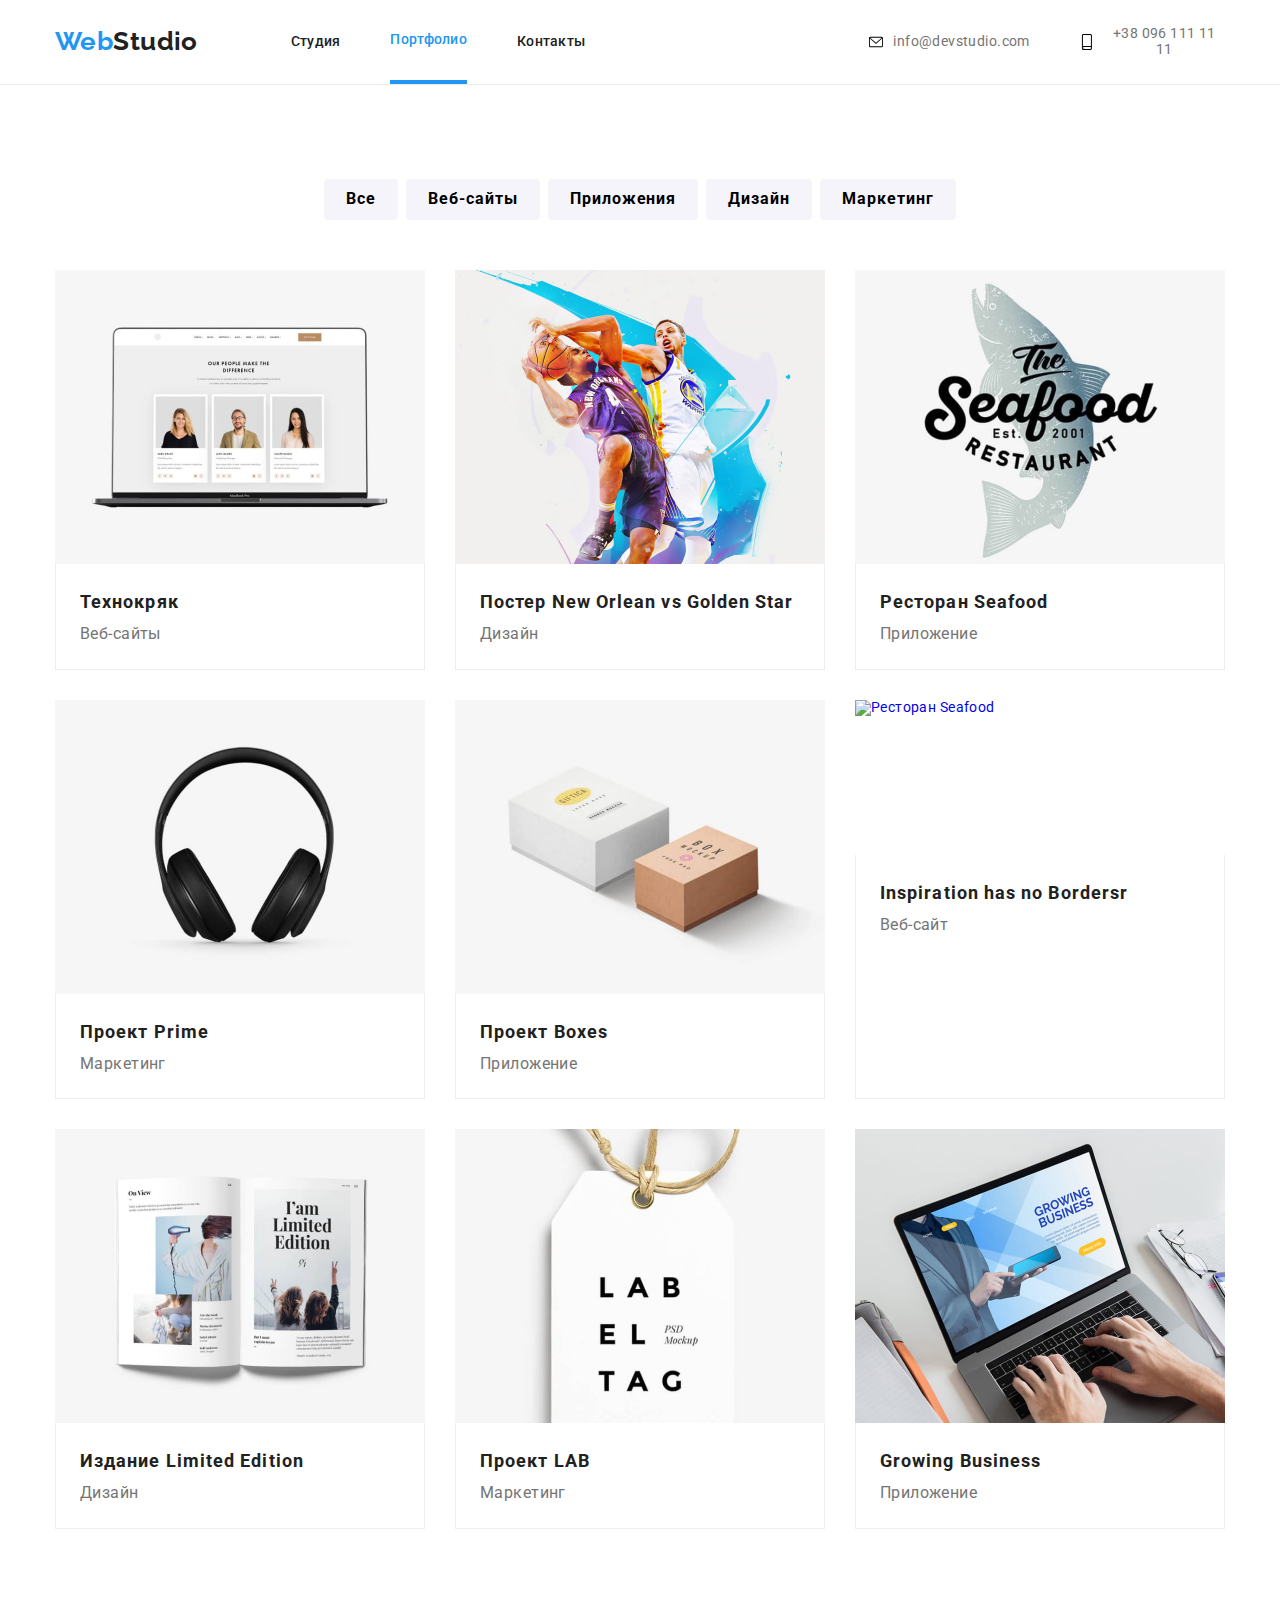
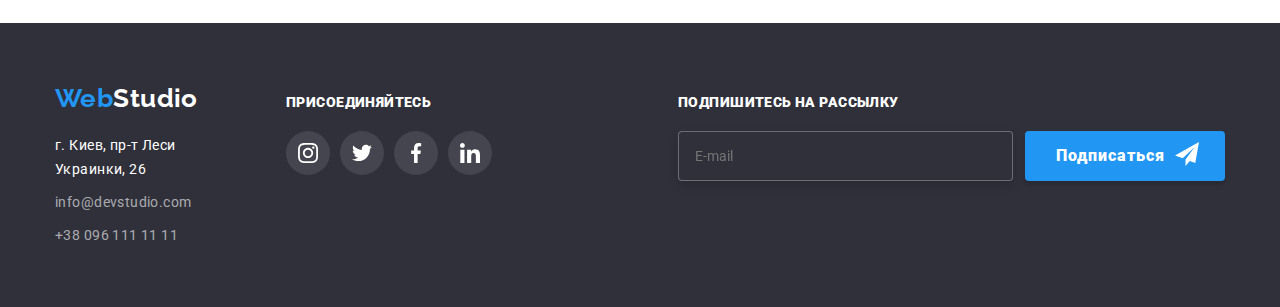
==== portfolio.html @ c6d3ffaf "." ====
<!DOCTYPE html>
<html lang="en">
  <head>
    <meta charset="UTF-8" />
    <meta http-equiv="X-UA-Compatible" content="IE=edge" />
    <meta name="viewport" content="width=device-width, initial-scale=1.0" />
    <title>Домашня робота 7</title>
    <link
      href="https://fonts.googleapis.com/css2?family=Raleway:wght@700&family=Roboto:wght@400;500;700;900&display=swap"
      rel="stylesheet"
    />
    <link
      rel="stylesheet"
      href="https://cdnjs.cloudflare.com/ajax/libs/modern-normalize/1.1.0/modern-normalize.min.css"
    />
    <link rel="stylesheet" href="./css/main.min.css" />
  </head>

  <body>
    <header class="page-header header">
      <div class="container container--header flex">
          <a href="#" class="nav__logo"><span class="logo-style">Web</span>Studio</a>
          <button type="button" class="menu__button" aria-expanded="false" aria-controls="nav-menu" data-menu-button>
            <svg  class="menu-icon menu-icon" width="24" height="24px" aria-label="Переключатель мобильного меню"> 
              <use class="menu__icon-menu" href="./images/icon.svg#icon-menu"></use>
              <use class="menu__icon-cross" href="./images/icon.svg#icon-close"></use>
            </svg>
          </button>
          <nav class="nav">
            <div class="nav-menu"id="nav-menu" data-menu>
              <ul class="site-nav">
                <li class="site-nav__item">
                  <a href="index.html" class="site-nav__link ">Студия</a>
                    </li>
                    <li class="site-nav__item"> 
                        <a href="#" class="site-nav__link site-nav__link--current">Портфолио</a>
                    </li>
                    <li class="site-nav__item">
                        <a href="#" class="site-nav__link">Контакты</a>
                    </li>
                    </ul>


                <ul class="auth-nav">
                    <li class="auth-nav__item">
                        <a href="mailto:info@devstudio.com" class="auth-nav__link">
                            <svg class="auth-nav__icon" width="16" height="12px"> 
                    <use href="./images/icon.svg#icon-email"></use>
                  </svg> info@devstudio.com
                        </a>
                    </li>
                    <li class="auth-nav__item">
                        <a href="tel:+380961111111" class="auth-nav__link auth-nav__link--color">
                            <svg class="auth-nav__icon" width="10" height="16px"> 
                    <use href="./images/icon.svg#icon-phone"></use>
                  </svg> +38 096 111 11 11
                        </a>
                    </li>
                </ul>
                <ul class="media">
                  <li class="media__item"><a href="#" class="media__link">Instagram</a></li>
                  <li class="media__item"><a href="#" class="media__link">Twitter</a></li>
                  <li class="media__item"><a href="#" class="media__link">Facebook</a></li>
                  <li class="media__item"><a href="#" class="media__link">Linkedin</a></li>
                </ul>
          </nav>
        </div>
    </header>

    <main>
      <section class="section">
        <div class="container">
          <h1 class="section__title hidden">Портфолио</h1>

          <ul class="filter-nav">
            <li class="filter-nav__item">
              <button type="button" class="button button--secondary">Все</button>
            </li>
            <li class="filter-nav__item">
              <button type="button" class="button button--secondary">Веб-сайты</button>
            </li>
            <li class="filter-nav__item">
              <button type="button" class="button button--secondary">Приложения</button>
            </li>
            <li class="filter-nav__item">
              <button type="button" class="button button--secondary">Дизайн</button>
            </li>
            <li class="filter-nav__item">
              <button type="button" class="button button--secondary">Маркетинг</button>
            </li>
          </ul>

          <ul class="cardset">
            <li class="cardset__item">
              <a href="#" class=cardset__link>
                <div class="cardset__overlay">
                  <img
                  srcset="./images/portfolio/portfolio1@1x.jpg 370w,
                          ./images/portfolio/portfolio1@2x.jpg 740w"
                  src="./images/portfolio/portfolio1@1x.jpg"
                  alt="Технокряк"
                  class="cardset__img"
                />
                <div class="cardset__info">
                  <p>Технокряк это современная площадка распространения коронавируса. 
                    Компании используют эту платформу для цифрового шпионажа и атак на 
                    защищённые сервера конкурентов.</p>
                </div>
                </div>
              <div class="cardset__description">
                <h2 class="cardset__title">Технокряк</h2>
                <p class="cardset__text">Веб-сайты</p>
              </div> </a>
            </li>

            <li class="cardset__item">
              <a href="#" class=cardset__link>
                <div class="cardset__overlay">
                  <img
                  srcset="./images/portfolio/portfolio2@1x.jpg 370w,
                          ./images/portfolio/portfolio2@2x.jpg 740w"
                  src="./images/portfolio/portfolio2@1x.jpg"
                  alt="Постер New Orlean vs Golden Star"
                  class="cardset__img"
                />
                <div class="cardset__info">
                  <p>Технокряк это современная площадка распространения коронавируса. 
                    Компании используют эту платформу для цифрового шпионажа и атак на 
                    защищённые сервера конкурентов.</p>
                </div>
                </div>
              <div class="cardset__description">
                <h2 class="cardset__title">Постер New Orlean vs Golden Star</h2>
                <p class="cardset__text">Дизайн</p>
              </div> </a>
            </li>

            <li class="cardset__item">
              <a href="#" class=cardset__link> 
                <div class="cardset__overlay">
                  <img
                  srcset="./images/portfolio/portfolio3@2x.jpg 2x"
                  srcset="./images/portfolio/portfolio3@1x.jpg 370w,
                          ./images/portfolio/portfolio3@2x.jpg 740w"
                  alt="Ресторан Seafood"
                  class="cardset__img"
                />
                <div class="cardset__info">
                  <p>Технокряк это современная площадка распространения коронавируса. 
                    Компании используют эту платформу для цифрового шпионажа и атак на 
                    защищённые сервера конкурентов.</p>
                </div>
                </div>
              <div class="cardset__description">
                <h2 class="cardset__title">Ресторан Seafood</h2>
                <p class="cardset__text">Приложение</p>
              </div>
              </a>
            </li>

            <li class="cardset__item">
              <a href="#" class=cardset__link> 
                <div class="cardset__overlay">
                  <img
                  srcset="./images/portfolio/portfolio4@1x.jpg 370w,
                          ./images/portfolio/portfolio4@2x.jpg 740w"
                  src="./images/portfolio/portfolio4@1x.jpg"
                  alt="Ресторан Seafood"
                  class="cardset__img"
                />
                <div class="cardset__info">
                  <p>Технокряк это современная площадка распространения коронавируса. 
                    Компании используют эту платформу для цифрового шпионажа и атак на 
                    защищённые сервера конкурентов.</p>
                </div>
                </div>
              <div class="cardset__description">
                <h2 class="cardset__title">Проект Prime</h2>
                <p class="cardset__text">Маркетинг</p>
              </div>
              </a>
            </li>

            <li class="cardset__item">
              <a href="#" class=cardset__link> 
                <div class="cardset__overlay">
                  <img
                  srcset="./images/portfolio/portfolio5@1x.jpg 370w,
                          ./images/portfolio/portfolio5@2x.jpg 740w"
                  src="./images/portfolio/portfolio5@1x.jpg"
                  alt="Ресторан Seafood"
                  class="cardset__img"
                />
                <div class="cardset__info">
                  <p>Технокряк это современная площадка распространения коронавируса. 
                    Компании используют эту платформу для цифрового шпионажа и атак на 
                    защищённые сервера конкурентов.</p>
                </div>
                </div>
              <div class="cardset__description">
                <h2 class="cardset__title">Проект Boxes</h2>
                <p class="cardset__text">Приложение</p>
              </div>
              </a>
            </li>
            <li class="cardset__item">
              <a href="#" class=cardset__link> 
                <div class="cardset__overlay">
                  <img
                  srcset="./images/portfolio/portfolio6@1x.jpg 370w,
                          ./images/portfolio/portfolio6@2x.jpg 740w"
                  src="./images/portfolio/portfolio6@1x.jpg"
                  alt="Ресторан Seafood"
                  class="cardset__img"
                />
                <div class="cardset__info">
                  <p>Технокряк это современная площадка распространения коронавируса. 
                    Компании используют эту платформу для цифрового шпионажа и атак на 
                    защищённые сервера конкурентов.</p>
                </div>
                </div>
              <div class="cardset__description">
                <h2 class="cardset__title">Inspiration has no Bordersr</h2>
                <p class="cardset__text">Веб-сайт</p>
              </div>
              </a>
            </li>

            <li class="cardset__item">
              <a href="#" class=cardset__link> 
                <div class="cardset__overlay">
                  <img
                  srcset="./images/portfolio/portfoli72@1x.jpg 370w,
                          ./images/portfolio/portfolio7@2x.jpg 740w"
                  src="./images/portfolio/portfolio7@1x.jpg"
                alt="Ресторан Seafood"
                class="cardset__img"
              />
              <div class="cardset__info">
                <p>Технокряк это современная площадка распространения коронавируса. 
                  Компании используют эту платформу для цифрового шпионажа и атак на 
                  защищённые сервера конкурентов.</p>
              </div>
              </div>
              <div class="cardset__description">
                <h2 class="cardset__title">Издание Limited Edition</h2>
                <p class="cardset__text">Дизайн</p>
              </div>
          </a>
            </li>

            <li class="cardset__item">
              <a href="#" class=cardset__link> 
                <div class="cardset__overlay">
                  <img
                  srcset="./images/portfolio/portfolio8@1x.jpg 370w,
                          ./images/portfolio/portfolio8@2x.jpg 740w"
                  src="./images/portfolio/portfolio8@1x.jpg"
                  alt="Ресторан Seafood"
                  class="cardset__img"
                />
                <div class="cardset__info">
                  <p>Технокряк это современная площадка распространения коронавируса. 
                    Компании используют эту платформу для цифрового шпионажа и атак на 
                    защищённые сервера конкурентов.</p>
                </div>
                </div>
              <div class="cardset__description">
                <h2 class="cardset__title">Проект LAB</h2>
                <p class="cardset__text">Маркетинг</p>
              </div>
              </a>

            </li>
            <li class="cardset__item">
              <a href="#" class=cardset__link> 
                <div class="cardset__overlay">
                  <img
                  srcset="./images/portfolio/portfolio9@1x.jpg 370w,
                          ./images/portfolio/portfolio9@2x.jpg 740w"
                  src="./images/portfolio/portfolio9@1x.jpg"
                  alt="Ресторан Seafood"
                  class="cardset__img"
                />
                <div class="cardset__info">
                  <p>Технокряк это современная площадка распространения коронавируса. 
                    Компании используют эту платформу для цифрового шпионажа и атак на 
                    защищённые сервера конкурентов.</p>
                </div>
                </div>
              <div class="cardset__description">
                <h2 class="cardset__title">Growing Business</h2>
                <p class="cardset__text">Приложение</p>
              </div>
              </a>
            </li>
          </ul>
        </div>
      </section>
    </main>

    <footer class="footer">
      <div class="container position">
          <div class="location">
              <a href="#" class="footer-nav-logo"><span class="logo__style footer-logo-style">Web</span
        ><span class="secondary-logo">Studio</span></a
      >

      <address>
        <ul class="address">
          <li><p class="address__text">г. Киев, пр-т Леси Украинки, 26</p></li>
          <li class="address__item">
            <a href="mailto:info@devstudio.com" class="address__link"
              >info@devstudio.com</a
            >
          </li>
          <li class="address__item">
            <a href="tel:+380961111111" class="address__link"
              >+38 096 111 11 11</a
            >
          </li>
        </ul>
      </address>
      </div>

      <div class="network">
        <p class="footer__title">присоединяйтесь</p>
        <ul class="network__list"> 
          <li class="network__item">
            <a href="#" class="network__link">
              <svg class="network__icon"> 
                <use href="./images/icon.svg#icon-instagram"></use>
              </svg>
            </a>
              </li>
              <li class="network__item">
                  <a href="#" class="network__link">
                      <svg class="network__icon"> 
                <use href="./images/icon.svg#icon-twitter"></use>
              </svg>
                  </a>
              </li>
              <li class="network__item"> 
                  <a href="#" class="network__link">
                      <svg class="network__icon"> 
            <use href="./images/icon.svg#icon-facebook"></use>
          </svg>
                  </a>
              </li>
              <li class="network__item">
                  <a href="#" class="network__link">
                      <svg class="network__icon"> 
            <use href="./images/icon.svg#icon-linkedin"></use>
          </svg>
                  </a>
              </li>
              </ul>
          </div>
          <div class="subscription">
            <p class="footer__title">Подпишитесь на рассылку</p>
            <form name="subscription-form" class="subscription__form">
                <input class="subscription__input" type="email" name="email" placeholder="E-mail"/>
              
                <button type="submit" class="subscription__button">Подписаться
                  <svg class="subscription__icon" fill="white"> 
                    <use href="./images/icon.svg#icon-send"></use>
                  </svg>
                </button>
            </form>
          </div>
      </div>
  </footer>
  <script src="https://ajax.googleapis.com/ajax/libs/jquery/2.2.0/jquery.min.js"></script>
  <script src="./js/modal.js"></script>
  <script src="./js/menu-button.js"></script>
  <script src="./js/body-fixed.js"></script>
</body>
</html>
---- css/main.min.css ----
body{font-family:Roboto, sans-serif;font-size:14px;color:var(--primary-text-color);letter-spacing:0.03em;line-height:1.14;background-color:var(--address)}@media screen and (max-width: 768px){body.lock{overflow:hidden}}a{text-decoration:none}h1,h2,h3,p{margin:0}ul{list-style:none;margin:0;padding:0}.container{padding:0 15px;margin:0 auto}@media screen and (min-width: 480px){.container{width:480px}.container--header{width:100%;padding:0 15px}}@media screen and (min-width: 768px){.container{width:768px;margin:0 auto}}@media screen and (min-width: 1200px){.container{width:1200px;margin:0 auto}}.section{width:100%;padding-top:60px;padding-bottom:60px}.section--color{width:100%;padding-top:60px;padding-bottom:60px;background-color:#f5f4fa}.section--no-padding{width:100%;padding-bottom:60px;padding-top:0}@media screen and (min-width: 1200px){.section{padding-top:94px;padding-bottom:94px}.section--color{padding-top:94px;padding-bottom:94px;background-color:#f5f4fa}.section--no-padding{padding-bottom:94px;padding-top:0}}.section__title{font-size:28px;line-height:1.2;text-align:center}@media screen and (min-width: 480px){.section__title{font-size:28px}}@media screen and (min-width: 768px){.section__title{font-size:28px}}@media screen and (min-width: 1200px){.section__title{font-size:36px}}.hidden{position:absolute;width:1px;height:1px;margin:-1px;border:0;padding:0;clip:rect(0 0 0 0);overflow:hidden}@media screen and (min-width: 768px){.flex{display:flex;align-items:center}}img{display:block;width:100%;height:auto}textarea{resize:none}.no-margin{margin:0}.button{display:inline-block;padding:6px 22px;font-family:inherit;font-weight:700;font-size:16px;line-height:1.8;letter-spacing:0.06em;text-align:center;border-radius:4px;border:none;cursor:pointer}.button--primary{min-width:200px;height:50px;padding:10px 32px;text-align:center;color:#fff;border:none;border-radius:4px;box-shadow:0px 4px 4px rgba(0,0,0,0.15);background-color:#2196f3;transition:background-color 250ms cubic-bezier(0.4, 0, 0.2, 1),color 250ms cubic-bezier(0.4, 0, 0.2, 1)}.button--primary:focus,.button--primary:hover{cursor:pointer;color:#2196f3;background-color:#fff}.button--secondary{background-color:#f5f4fa;transition:background-color 250ms cubic-bezier(0.4, 0, 0.2, 1),color 250ms cubic-bezier(0.4, 0, 0.2, 1)}.button--secondary:focus,.button--secondary:hover{color:#fff;background-color:#2196f3;box-shadow:0px 3px 1px rgba(0,0,0,0.1),0px 1px 2px rgba(0,0,0,0.08),0px 2px 2px rgba(0,0,0,0.12);cursor:pointer}.header{position:relative;border-bottom:1px solid #ececec}.page-header{background-color:#fff}@media screen and (max-width: 768px){.page-header{position:fixed;width:100%;top:0;left:0;padding:16px 0;z-index:5}}@media screen and (min-width: 768px){.page-header{position:relative}}.logo-style{color:#2196f3}.secondary-logo{color:#fff}@media screen and (min-width: 768px){.nav{padding:0}}.nav__logo{margin-right:auto;font-family:Raleway, sans-serif;font-weight:700;font-size:24px;line-height:1.2;color:#212121;transition:color 250ms cubic-bezier(0.4, 0, 0.2, 1)}.nav__logo:hover,.nav__logo:focus{color:#2196f3}@media screen and (min-width: 480px){.nav__logo{font-size:24px}}@media screen and (min-width: 768px){.nav__logo{margin-right:86px;font-size:26px}}@media screen and (min-width: 1200px){.nav__logo{margin-right:93px}}.menu__button{position:absolute;right:15px;display:inline-flex;margin-right:auto;margin:0;padding:0;border:none;background-color:transparent;cursor:pointer;z-index:2}@media screen and (min-width: 768px){.menu__button{display:none}}.menu__icon-menu{display:flex;width:24px}.menu__button--open .menu__icon-menu{display:none;width:24px}.menu__icon-cross{display:none;width:24px;height:24px}.menu__button--open .menu__icon-cross{display:block;width:24px}@media screen and (max-width: 768px){.nav-menu{display:none;position:fixed;top:0;left:0;width:100%;height:100%;padding:48px 40px;overflow-y:scroll;background:#FFFFFF;box-shadow:0px 4px 8px rgba(0,0,0,0.04),0px 2px 4px rgba(0,0,0,0.08),0px 1px 3px rgba(0,0,0,0.16);transition:color 250ms cubic-bezier(0.4, 0, 0.2, 1)}.nav-menu--open{display:flex;flex-direction:column;justify-content:space-between}}@media screen and (min-width: 768px){.nav-menu{display:flex}.nav-menu--open{display:flex;justify-content:space-between}}.nav-menu .media{display:inline-flex}@media screen and (min-width: 768px){.nav-menu .media{display:none}}.nav-menu .media__item:not(:last-child){border-right:1px solid rgba(33,33,33,0.2);padding-right:10px;margin-right:10px}.nav-menu .media__link{font-weight:500;font-size:18px;line-height:1.2;letter-spacing:0.02em;color:#2196f3}@media screen and (max-width: 768px){.site-nav{display:flex;flex-direction:column;margin-bottom:304px}}@media screen and (min-width: 768px){.site-nav{display:flex;justify-content:space-between;margin-right:84px}}@media screen and (min-width: 1200px){.site-nav{margin-right:284px}}.site-nav__item{position:relative;display:inline-flex;text-align:center;align-items:center;background-repeat:no-repeat;color:#757575;fill:#757575}@media screen and (max-width: 768px){.site-nav__item{margin-bottom:34px}}@media screen and (min-width: 768px){.site-nav__item:not(:last-child){margin-right:50px}}@media screen and (max-width: 768px){.site-nav__link{display:block;font-weight:500;letter-spacing:0.02em;font-size:34px;color:#212121}.site-nav__link--current{color:#2196f3}}@media screen and (min-width: 768px){.site-nav__link{display:block;padding:32px 0;font-weight:500;letter-spacing:0.02em;align-items:center;color:#212121;transition:color 250ms cubic-bezier(0.4, 0, 0.2, 1)}.site-nav__link::after{content:"";position:absolute;left:0;bottom:0;display:block;width:100%;height:4px;background-color:#2196f3;border-radius:2px;opacity:0;transition:opacity 250ms cubic-bezier(0.4, 0, 0.2, 1)}}@media screen and (min-width: 768px){.site-nav__link--current{color:#2196f3;border-bottom:4px solid #2196f3}}.site-nav__link:hover,.site-nav__link:focus{color:#2196f3}.site-nav__link:hover::after,.site-nav__link:focus::after{opacity:1}@media screen and (max-width: 768px){.auth-nav{display:flex;flex-direction:column-reverse}}@media screen and (min-width: 768px){.auth-nav{display:flex;flex-direction:column;justify-content:center}}@media screen and (min-width: 1200px){.auth-nav{flex-direction:row;align-items:center}}@media screen and (max-width: 768px){.auth-nav__item{margin-bottom:64px}.auth-nav__item:last-child{margin-bottom:32px}}@media screen and (min-width: 768px){.auth-nav__item{font-size:12px}.auth-nav__item:not(:last-child){margin-bottom:10px}}@media screen and (min-width: 1200px){.auth-nav__item{font-size:14px}.auth-nav__item:not(:last-child){margin-bottom:0;margin-right:50px}}.auth-nav__link{text-align:center;align-items:center;color:#757575;transition:color 250ms cubic-bezier(0.4, 0, 0.2, 1)}.auth-nav__link:hover,.auth-nav__link:focus{cursor:pointer;color:#2196f3;fill:#2196f3}@media screen and (max-width: 768px){.auth-nav__link{font-size:18px}.auth-nav__link--color{color:#2196f3;font-size:34px}}@media screen and (min-width: 768px){.auth-nav__link{display:flex;font-size:12px}}@media screen and (min-width: 1200px){.auth-nav__link{display:flex;justify-content:center;font-size:14px}}@media screen and (max-width: 768px){.auth-nav__icon{display:none}}@media screen and (min-width: 768px){.auth-nav__icon{width:14px;margin-right:8px}}@media screen and (min-width: 1200px){.auth-nav__icon{margin-right:10px}}.hero{width:100%;padding:200px 0;text-align:center;background:#2f303a;background-image:linear-gradient(to right, rgba(47,48,58,0.4), rgba(47,48,58,0.4)),url("../../images/bg-image@1x.jpg");background-repeat:no-repeat;background-position:center;background-size:cover}@media screen and (max-width: 768px){.hero{margin-top:60px}}.hero__title{margin-bottom:30px;font-weight:900;font-size:26px;text-align:center;letter-spacing:0.06em;color:#fff}@media screen and (min-width: 480px){.hero__title{font-size:26px}}@media screen and (min-width: 768px){.hero__title{font-size:26px}}@media screen and (min-width: 1200px){.hero__title{font-size:44px}}.backdrop{position:fixed;top:0;left:0;z-index:1;width:100%;height:100%;background:rgba(0,0,0,0.2);overflow-y:scroll;opacity:1;transition:opacity 250ms cubic-bezier(0.4, 0, 0.2, 1)}.backdrop--hidden{opacity:0;pointer-events:none}.modal{position:absolute;top:50%;left:50%;width:100%;background:#fff;box-shadow:0px 1px 3px rgba(0,0,0,0.12),0px 1px 1px rgba(0,0,0,0.14),0px 2px 1px rgba(0,0,0,0.2);border-radius:4px;transform:translate(-50%, -50%);transition:transform 250ms cubic-bezier(0.4, 0, 0.2, 1)}.backdrop--hidden .modal{transform:translate(-50%, -50%) scale(0.9)}@media screen and (min-width: 480px){.modal{width:0;min-width:450px;min-height:0;max-height:100%}}@media screen and (min-width: 768px){.modal{max-width:450px}}@media screen and (min-width: 1200px){.modal{min-width:528px}}.modal-form{padding:40px;background:#FFFFFF;box-shadow:0px 1px 3px rgba(0,0,0,0.12),0px 1px 1px rgba(0,0,0,0.14),0px 2px 1px rgba(0,0,0,0.2);border-radius:4px}.modal-form__button{position:absolute;top:8px;right:8px;width:30px;height:30px;padding:15px;background-color:white;border:1px solid rgba(0,0,0,0.1);border-radius:50%}.modal-form__title{margin-bottom:12px;font-weight:700;font-size:20px;line-height:1.15;text-align:center;color:#212121}.modal-form__icon{position:absolute;width:30px;height:30px;top:0;left:0}.modal-form__icon:hover,.modal-form__icon:focus,.modal-form__button:focus .modal-form__icon{fill:#2196f3;cursor:pointer}.modal-form-field{position:relative;display:flex;flex-direction:column;text-align:left;margin:0;margin-bottom:10px}.modal-form-field__label{margin-bottom:4px;font-weight:400;font-size:12px;line-height:1.16;letter-spacing:0.01em;color:#757575}.modal-form-field__input{padding:14px 15px 14px 43px;border:1px solid rgba(33,33,33,0.2);border-radius:4px;transition:border 250ms cubic-bezier(0.4, 0, 0.2, 1);cursor:pointer}.modal-form-field__input:hover,.modal-form-field__input:focus{border:1px solid #2196f3;outline:none;border-radius:4px}.modal-form-field__icon{position:absolute;width:15px;height:15px;top:50%;left:15px;fill:black;transition:fill 250ms cubic-bezier(0.4, 0, 0.2, 1)}.modal-form-field:focus-within .modal-form-field__icon,.modal-form-field:hover .modal-form-field__icon{fill:#2196f3}.modal-form-field__textarea{width:auto;height:120px;margin-bottom:20px;padding:12px 16px;letter-spacing:0.01em;border:1px solid rgba(33,33,33,0.2);border-radius:4px;cursor:pointer}.modal-form-field__textarea:hover,.modal-form-field__textarea:focus{border:1px solid #2196f3;outline:none;border-radius:4px}.modal-form-field__textarea::placeholder{color:rgba(117,117,117,0.5)}.modal-form-field__button{width:200px;height:50px;padding:10px 55px;font-weight:900;font-size:16px;line-height:1.8;letter-spacing:0.06em;text-align:center;color:#fff;border:none;border-radius:4px;box-shadow:0px 4px 4px rgba(0,0,0,0.15);background-color:#2196f3;cursor:pointer}.modal-form-access{display:flex;justify-content:center;align-items:center;margin-bottom:30px}@media screen and (min-width: 480px){.modal-form-access{width:auto}}.modal-form-access__label{display:flex;align-items:center;font-size:12px;line-height:1.16;font-weight:400;color:#757575}@media screen and (min-width: 1200px){.modal-form-access__label{font-size:14px;line-height:1.7}}.modal-form-access__link{color:#2196f3;text-decoration:underline}.modal-form-access__span{display:inline-block;width:16px;height:15px;margin-right:8px;border:2px solid black;border-radius:4px}.modal-form-access__checkbox:checked+.modal-form-access__span{border:none;background-image:url("../../../images/icon-check.svg");fill:#fff;background-color:#2196f3}@media screen and (min-width: 768px){.features{display:flex;flex-wrap:wrap;justify-content:space-between}}@media screen and (min-width: 1200px){.features{flex-wrap:nowrap}}.features__item:not(:last-child){margin-bottom:30px}@media screen and (min-width: 768px){.features__item{width:calc((100% - 1 * 30px) / 2)}}@media screen and (min-width: 1200px){.features__item{width:270px}.features__item:not(:last-child){margin-right:30px}}.features__img{display:flex;justify-content:center;padding:25px 0;margin-bottom:30px;background-color:#f5f4fa}.features__icon{width:70px;height:70px}.features__title{text-align:center;text-transform:uppercase;margin-bottom:10px}@media screen and (min-width: 1200px){.features__title{text-align:left}}.features__text{color:#757575;font-weight:400;line-height:1.7}.section-work{display:none}@media screen and (min-width: 1200px){.section-work{display:block}}.work{display:flex;margin-top:50px}.work__item:not(:last-child){margin-right:30px}.work__image{position:relative;width:100%;background-size:contain}.work__title{position:absolute;width:100%;bottom:0;margin:0;padding:27px 0;text-align:center;font-weight:900;text-transform:uppercase;color:#fff;background:rgba(47,48,58,0.8)}.team{margin-top:30px}@media screen and (min-width: 768px){.team{display:flex;flex-wrap:wrap;justify-content:space-between}}@media screen and (min-width: 1200px){.team{display:flex;justify-content:space-between;margin-top:50px}}.team__title{margin-bottom:10px;font-weight:500;font-size:16px}.team__item{text-align:center;width:100%;background:#fff;box-shadow:0px 1px 3px rgba(0,0,0,0.12),0px 1px 1px rgba(0,0,0,0.14),0px 2px 1px rgba(0,0,0,0.2);border-radius:0px 0px 4px 4px}.team__item:not(:last-child){margin-bottom:30px}@media screen and (min-width: 480px){.team__item{width:450px}.team__item:not(:last-child){margin-bottom:30px}}@media screen and (min-width: 768px){.team__item{margin-bottom:30px;width:calc((100% - 1 * 30px) / 2)}}@media screen and (min-width: 1200px){.team__item{width:calc((100% - 3 * 30px) / 4);margin-bottom:0}.team__item:not(:last-child){margin-bottom:0;margin-right:30px}}.team__description{padding:30px 0}.team__text{margin-bottom:16px;font-weight:normal;font-size:16px;line-height:1.8;color:#757575}.social-media{display:flex;justify-content:center}.social-media__item:not(:last-child){margin-right:10px}.social-media__link{display:flex;justify-content:center;align-items:center;width:44px;height:44px;border-radius:50%;background-color:#fff;fill:#AFB1B8;transition:background-color 250ms cubic-bezier(0.4, 0, 0.2, 1),fill 250ms cubic-bezier(0.4, 0, 0.2, 1)}.social-media__link:focus,.social-media__link:hover{fill:#fff;background-color:#2196f3}.social-media__link:hover .social-media__icon,.social-media__link:focus .social-media__icon{fill:#fff}.social-media__icon{width:20px;height:20px}.clients{display:flex;flex-wrap:wrap;justify-content:center;margin-top:30px;margin-bottom:-30px;margin-left:-30px;transition:fill 250ms cubic-bezier(0.4, 0, 0.2, 1),background 250ms cubic-bezier(0.4, 0, 0.2, 1)}@media screen and (min-width: 1200px){.clients{display:flex;justify-content:space-between;margin:auto;margin-top:50px}}.clients__item{margin-bottom:30px;margin-left:30px}@media screen and (min-width: 480px){.clients__item{width:calc((100% - 2 * 30px) / 2)}}@media screen and (min-width: 768px){.clients__item{width:calc((100% - 3 * 30px) / 3)}}@media screen and (min-width: 1200px){.clients__item{width:170px;margin:0}}.clients__link{display:flex;justify-content:center;padding:16px 32px;background:#fff;box-sizing:border-box;border-radius:4px;border:1px solid #AFB1B8;transition:fill 250ms cubic-bezier(0.4, 0, 0.2, 1),border 250ms cubic-bezier(0.4, 0, 0.2, 1)}.clients__link:focus,.clients__link:hover{border:1px solid #2196f3;color:#2196f3;fill:#2196f3}.clients__icon{height:60px;width:106px;fill:#AFB1B8;transition:fill 250ms cubic-bezier(0.4, 0, 0.2, 1)}.clients__link:hover .clients__icon,.clients__link:focus .clients__icon{fill:#2196f3;color:#2196f3}.footer{width:100%;background-color:#2f303a;padding:60px 0}@media screen and (min-width: 768px){.footer{display:flex}}@media screen and (min-width: 1200px){.footer{padding-bottom:0}}.footer__title{margin-bottom:20px;font-weight:900;text-transform:uppercase;color:#fff}.footer-nav-logo{display:block;font-family:Raleway, sans-serif;font-weight:700;font-size:26px;line-height:1.2;color:#212121;margin-bottom:20px}.footer-logo-style{color:#2196f3}.container.position{display:block;text-align:center}@media screen and (min-width: 480px){.container.position{display:block;text-align:center}}@media screen and (min-width: 768px){.container.position{display:flex;flex-wrap:wrap;justify-content:space-around}}@media screen and (min-width: 1200px){.container.position{display:flex;align-items:baseline;flex-wrap:nowrap;text-align:left}}.location{margin-bottom:60px}@media screen and (min-width: 480px){.location{margin-bottom:60px}}@media screen and (min-width: 1200px){.location{margin-right:70px}}.address{margin-top:20px;font-style:normal}.address__item:not(:last-child){margin-bottom:9px}.address__text{color:#fff}.address__link{color:rgba(255,255,255,0.6);font-style:normal}.address__link,.address__text{margin-bottom:9px;font-family:Roboto, sans-serif;font-weight:400;line-height:1.7}.network{display:block;margin-bottom:60px}@media screen and (min-width: 480px){.network{display:block;margin-bottom:60px}}@media screen and (min-width: 1200px){.network{margin-right:93px}}.network__list{display:flex;justify-content:center}@media screen and (min-width: 480px){.network__list{justify-content:center}}@media screen and (min-width: 1200px){.network__list{margin-right:93px}}.network__item:not(:last-child){margin-right:10px}.network__link{display:flex;justify-content:center;align-items:center;width:44px;height:44px;border:none;border-radius:50%;background:rgba(255,255,255,0.1);fill:#fff;transition:background-color 250ms cubic-bezier(0.4, 0, 0.2, 1)}.network__link:focus,.network__link:hover{background-color:#2196f3}.network__icon{width:20px;height:20px;transition:fill 250ms cubic-bezier(0.4, 0, 0.2, 1)}.network__icon:hover,.network__icon:focus{fill:#fff}.subscription__form{display:flex;flex-direction:column;align-items:center}@media screen and (min-width: 1200px){.subscription__form{display:flex;flex-direction:row;align-items:baseline}}.subscription__input{width:100%;height:50px;margin-bottom:20px;padding:15px 16px;background-color:#2f303a;border:1px solid rgba(255,255,255,0.3);filter:drop-shadow(0px 4px 4px rgba(0,0,0,0.15));border-radius:4px;color:white;transition:color 250ms cubic-bezier(0.4, 0, 0.2, 1),background-color 250ms cubic-bezier(0.4, 0, 0.2, 1),filter 250ms cubic-bezier(0.4, 0, 0.2, 1)}.subscription__input:focus{background-color:#2f303a;color:white}@media screen and (min-width: 480px){.subscription__input{margin-bottom:20px}}@media screen and (min-width: 768px){.subscription__input{width:450px}}@media screen and (min-width: 1200px){.subscription__input{display:flex;width:335px;margin-right:12px}}.subscription__icon{position:absolute;width:24px;height:24px;margin-left:10px}.subscription__button{width:200px;height:50px;padding:10px 29px 10px 0;font-weight:900;font-size:16px;line-height:1.8;letter-spacing:0.06em;text-align:center;color:#fff;border:none;border-radius:4px;box-shadow:0px 4px 4px rgba(0,0,0,0.15);background-color:#2196f3;cursor:pointer}.filter-nav{display:flex;flex-wrap:wrap;margin-bottom:40px}@media screen and (max-width: 768px){.filter-nav{margin-top:60px}}@media screen and (min-width: 768px){.filter-nav{display:flex;justify-content:center;align-items:center;margin-bottom:30px}}@media screen and (min-width: 1200px){.filter-nav{display:flex;justify-content:center;align-items:center;margin-bottom:50px}}.filter-nav__item:not(:last-child){margin-right:8px;margin-bottom:15px}@media screen and (min-width: 768px){.filter-nav__item:not(:last-child){margin-bottom:0}}.cardset{display:block}@media screen and (min-width: 768px){.cardset{display:flex;flex-wrap:wrap;margin-left:-30px;margin-top:-30px}}.cardset__item:not(:last-child){margin-bottom:30px}@media screen and (min-width: 768px){.cardset__item:not(:last-child){margin-bottom:0}}@media screen and (min-width: 768px){.cardset__item{flex-basis:calc(100% / 2 - 30px);margin-top:30px;margin-left:30px}}@media screen and (min-width: 1200px){.cardset__item{flex-basis:calc(100% / 3 - 30px);margin-top:30px;margin-left:30px}}.cardset__link{display:flex;flex-wrap:wrap;height:100%;transition:background 250ms cubic-bezier(0.4, 0, 0.2, 1)}.cardset__link:focus,.cardset__link:hover{background:#fff;box-shadow:0px 1px 1px rgba(0,0,0,0.12),0px 4px 4px rgba(0,0,0,0.06),1px 4px 6px rgba(0,0,0,0.16)}.cardset__overlay{position:relative;display:block;width:100%;overflow:hidden}.cardset__overlay::before{content:"";position:absolute;display:inline-block;width:100%;height:100%;background:rgba(33,150,243,0);transform:translateY(100%);transition:background 250ms cubic-bezier(0.4, 0, 0.2, 1),transform 250ms cubic-bezier(0.4, 0, 0.2, 1)}.cardset__item:hover .cardset__overlay::before,.cardset__item:focus .cardset__overlay::before{transform:translateY(0);background:rgba(33,150,243,0.9)}.cardset__link:focus .cardset__overlay{opacity:1;transform:translateY(0);background:rgba(33,150,243,0.9)}.cardset__overlay .cardset__info{position:absolute;top:0;font-weight:400;line-height:1.5;color:#fff;opacity:0;transition:opacity 250ms cubic-bezier(0.4, 0, 0.2, 1)}@media screen and (max-width: 335px){.cardset__overlay .cardset__info{font-size:14px;padding:49px 24px}}@media screen and (min-width: 480px){.cardset__overlay .cardset__info{font-size:22px;padding:77px 24px}}@media screen and (min-width: 768px){.cardset__overlay .cardset__info{font-size:18px;padding:49px 24px}}@media screen and (min-width: 1200px){.cardset__overlay .cardset__info{padding:63px 24px}}.cardset__info{position:absolute;width:100%;height:100%;top:0;left:0;transform:translateY(100%);transition:transform 250ms cubic-bezier(0.4, 0, 0.2, 1)}.cardset__item:hover .cardset__info,.cardset__item:focus .cardset__info{opacity:1;transform:translateY(0)}.cardset__link:focus .cardset__info{opacity:1;transform:translateY(0);background:rgba(33,150,243,0.9)}.cardset__description{flex-grow:1;padding:20px 24px;border-left:1px solid #eeeeee;border-right:1px solid #eeeeee;border-bottom:1px solid #eeeeee}.cardset__title{font-size:18px;line-height:2;letter-spacing:0.06em;color:#212121}.cardset__text{font-weight:400;font-size:16px;line-height:1.8;color:#757575}
/*# sourceMappingURL=main.min.css.map */
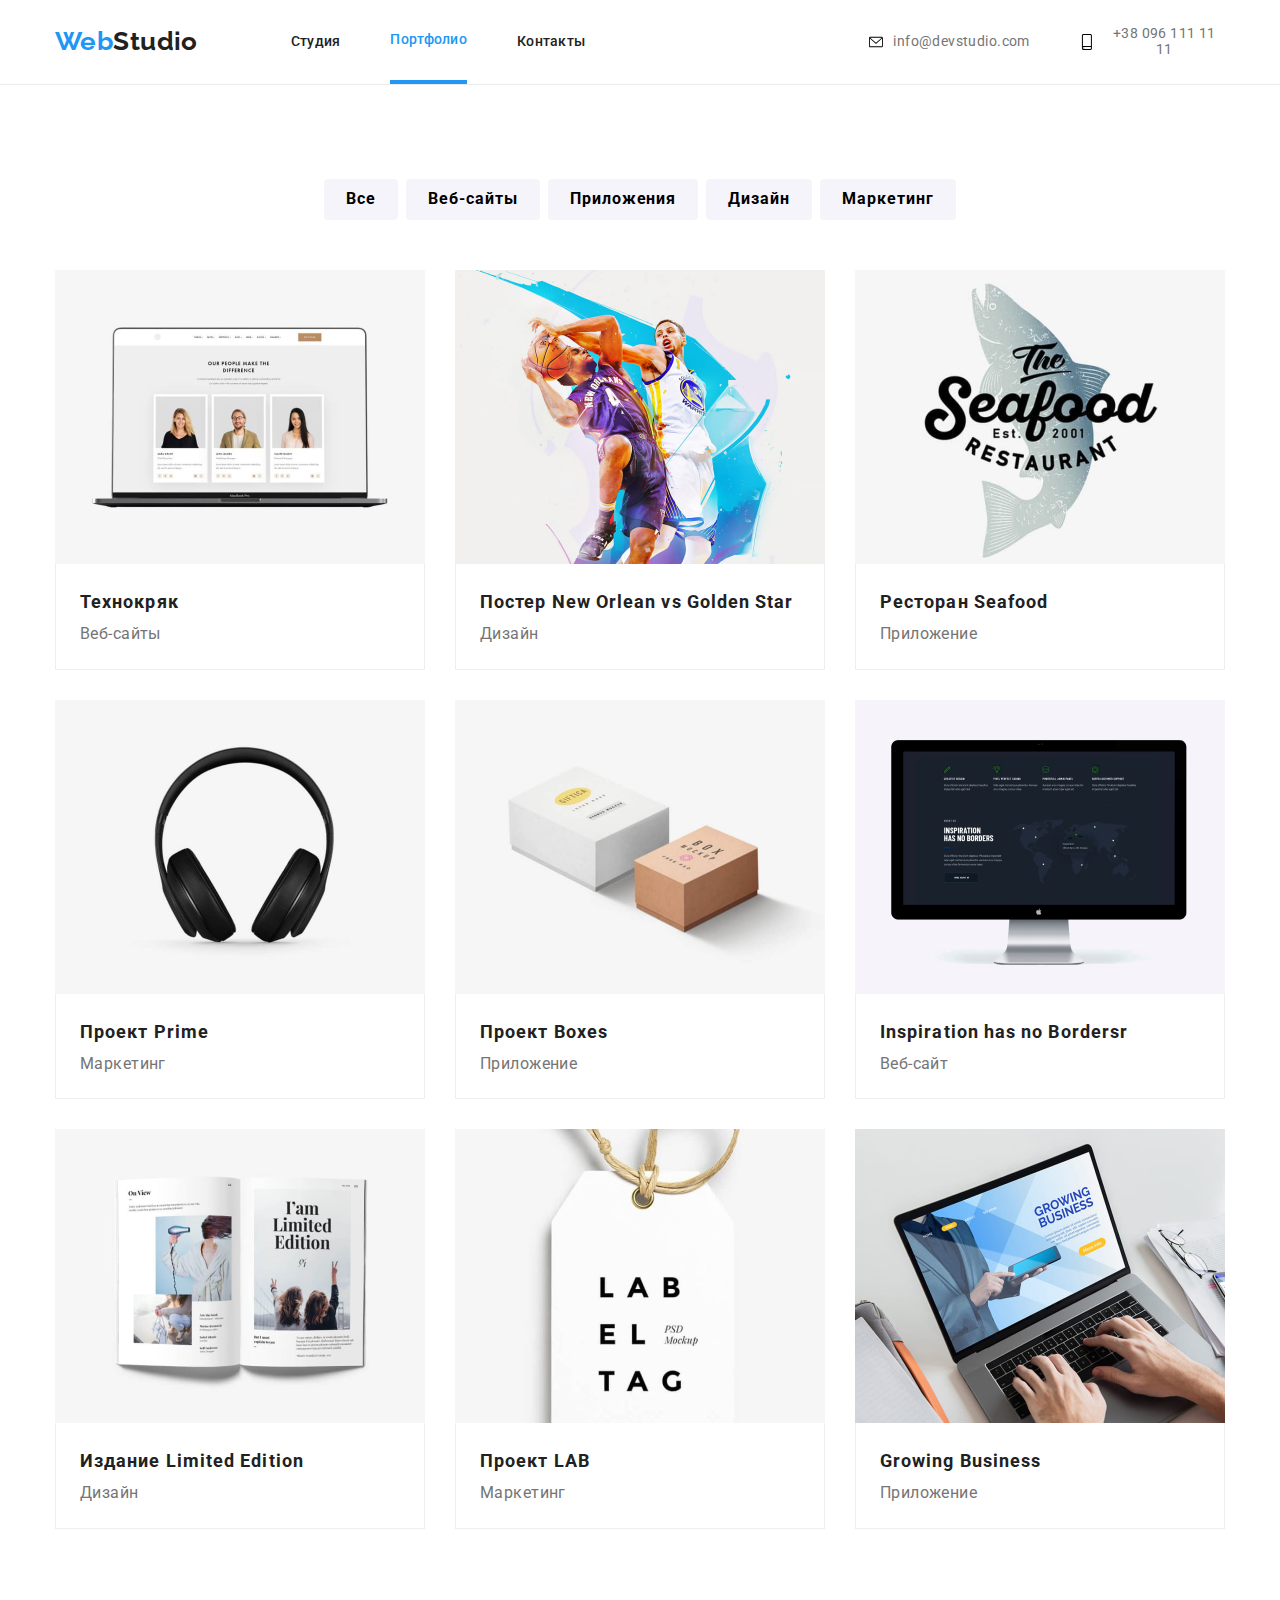
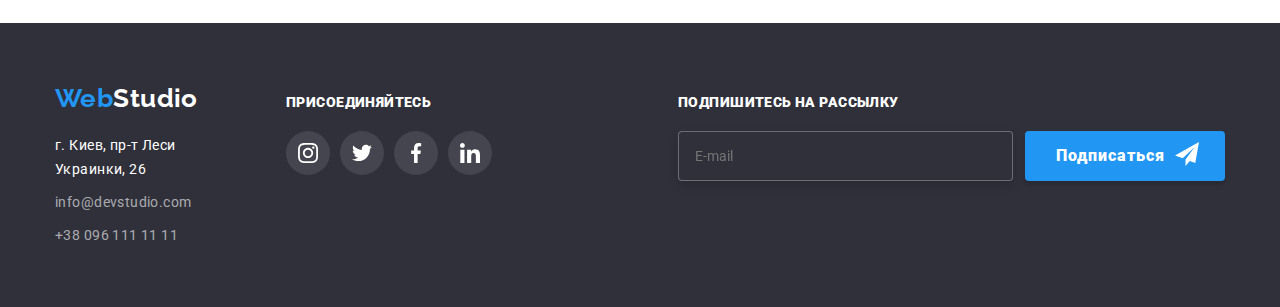
==== commit b4596cc7: "." ====
--- a/portfolio.html
+++ b/portfolio.html
@@ -207,8 +207,8 @@
               <a href="#" class=cardset__link> 
                 <div class="cardset__overlay">
                   <img
-                  srcset="./images/portfolio/portfolio6@1x.jpg 370w,
-                          ./images/portfolio/portfolio6@2x.jpg 740w"
+                  srcset="./images/portfolio/portfolio6@1x.jpg,
+                          ./images/portfolio/portfolio6@2x.jpg"
                   src="./images/portfolio/portfolio6@1x.jpg"
                   alt="Ресторан Seafood"
                   class="cardset__img"
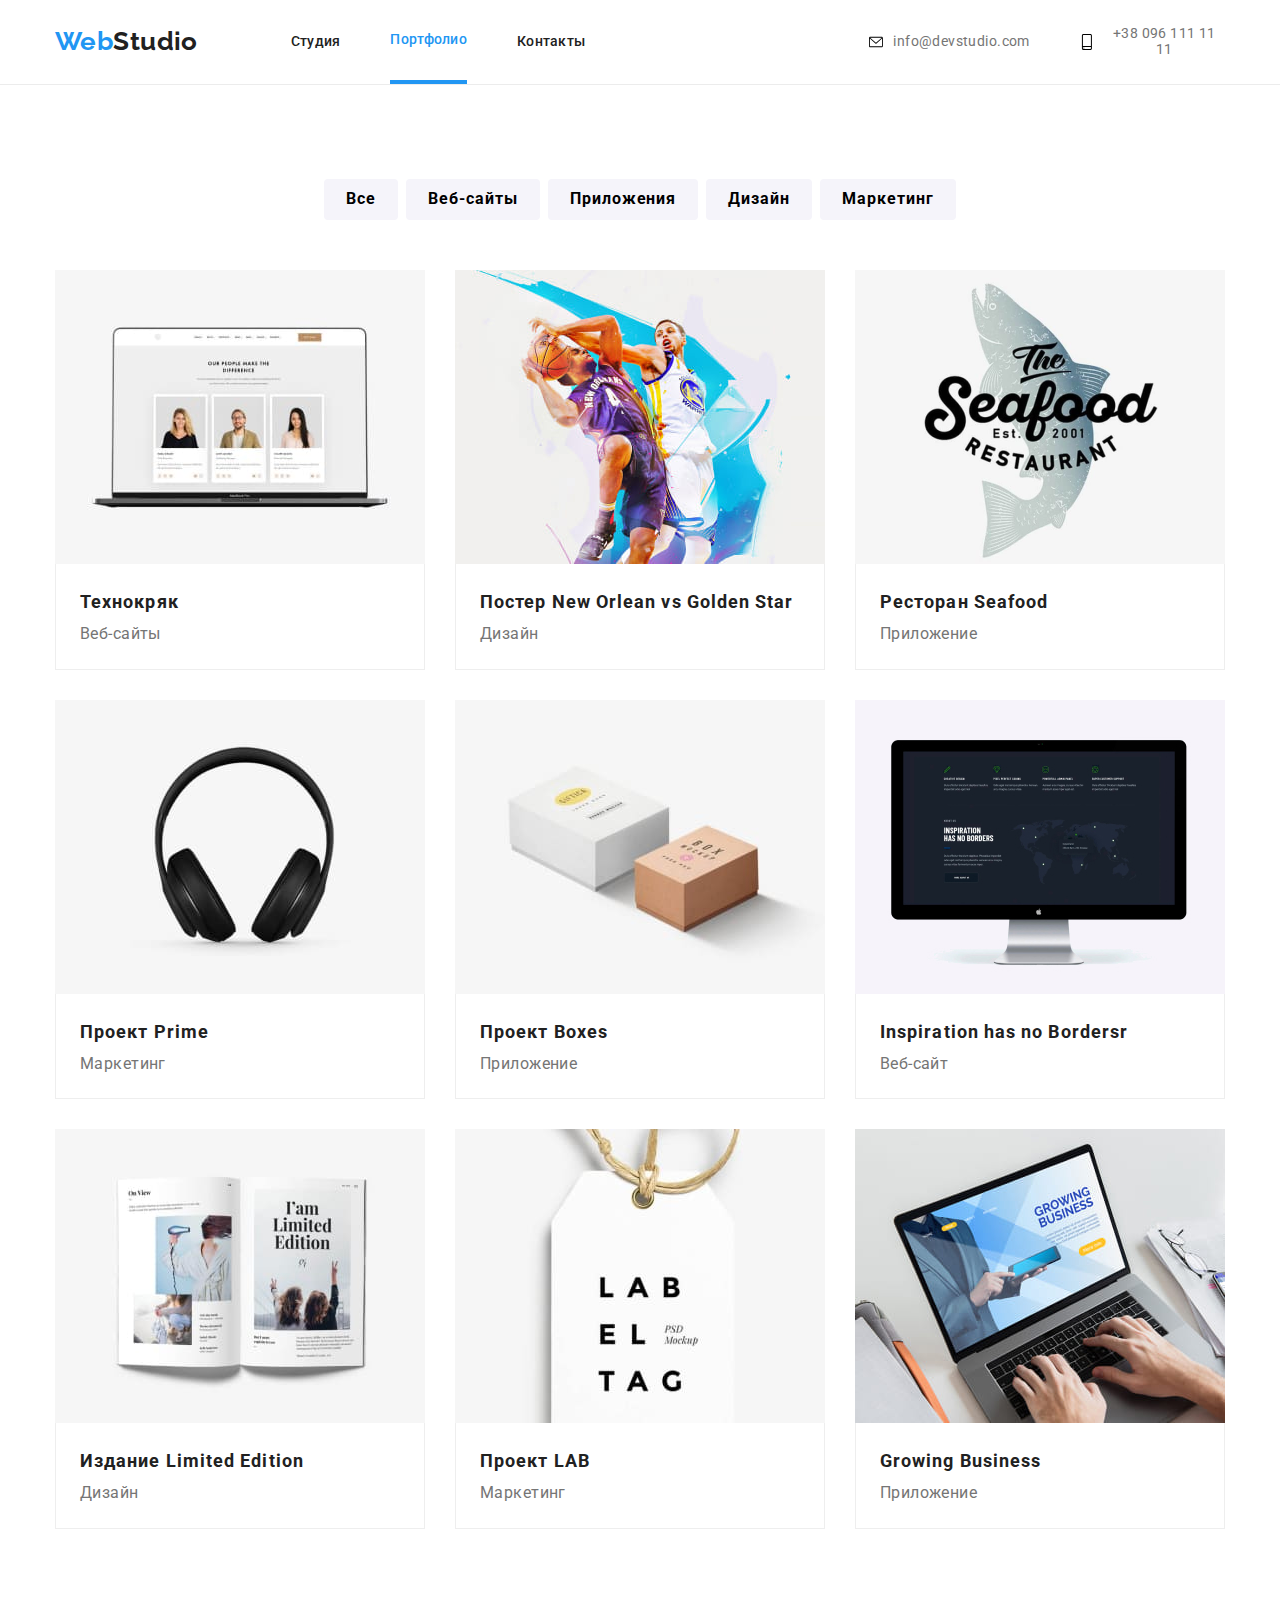
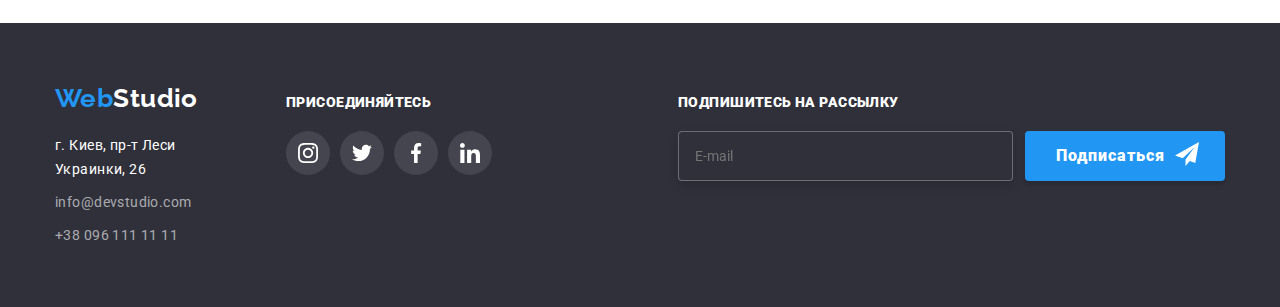
==== commit e2ae8067: "img" ====
--- a/portfolio.html
+++ b/portfolio.html
@@ -19,7 +19,7 @@
   <body>
     <header class="page-header header">
       <div class="container container--header flex">
-          <a href="#" class="nav__logo"><span class="logo-style">Web</span>Studio</a>
+          <a href="#" class="nav__logo"><span class="logo-style">Web</span><span class="logo--color">Studio</span></a>
           <button type="button" class="menu__button" aria-expanded="false" aria-controls="nav-menu" data-menu-button>
             <svg  class="menu-icon menu-icon" width="24" height="24px" aria-label="Переключатель мобильного меню"> 
               <use class="menu__icon-menu" href="./images/icon.svg#icon-menu"></use>
@@ -63,6 +63,7 @@
                   <li class="media__item"><a href="#" class="media__link">Facebook</a></li>
                   <li class="media__item"><a href="#" class="media__link">Linkedin</a></li>
                 </ul>
+            </div>
           </nav>
         </div>
     </header>
@@ -99,6 +100,7 @@
                           ./images/portfolio/portfolio1@2x.jpg 740w"
                   src="./images/portfolio/portfolio1@1x.jpg"
                   alt="Технокряк"
+                  sizes="(min-width: 1200px) 25vh, (min-width: 768px) 50vh, 100vh"
                   class="cardset__img"
                 />
                 <div class="cardset__info">
@@ -120,6 +122,7 @@
                   srcset="./images/portfolio/portfolio2@1x.jpg 370w,
                           ./images/portfolio/portfolio2@2x.jpg 740w"
                   src="./images/portfolio/portfolio2@1x.jpg"
+                  sizes="(min-width: 1200px) 25vh, (min-width: 768px) 50vh, 100vh"
                   alt="Постер New Orlean vs Golden Star"
                   class="cardset__img"
                 />
@@ -139,9 +142,9 @@
               <a href="#" class=cardset__link> 
                 <div class="cardset__overlay">
                   <img
-                  srcset="./images/portfolio/portfolio3@2x.jpg 2x"
                   srcset="./images/portfolio/portfolio3@1x.jpg 370w,
                           ./images/portfolio/portfolio3@2x.jpg 740w"
+                  src="./images/portfolio/portfolio3@1x.jpg"
                   alt="Ресторан Seafood"
                   class="cardset__img"
                 />
@@ -165,6 +168,7 @@
                   srcset="./images/portfolio/portfolio4@1x.jpg 370w,
                           ./images/portfolio/portfolio4@2x.jpg 740w"
                   src="./images/portfolio/portfolio4@1x.jpg"
+                  sizes="(min-width: 1200px) 25vh, (min-width: 768px) 50vh, 100vh"
                   alt="Ресторан Seafood"
                   class="cardset__img"
                 />
@@ -188,6 +192,7 @@
                   srcset="./images/portfolio/portfolio5@1x.jpg 370w,
                           ./images/portfolio/portfolio5@2x.jpg 740w"
                   src="./images/portfolio/portfolio5@1x.jpg"
+                  sizes="(min-width: 1200px) 25vh, (min-width: 768px) 50vh, 100vh"
                   alt="Ресторан Seafood"
                   class="cardset__img"
                 />
@@ -207,9 +212,10 @@
               <a href="#" class=cardset__link> 
                 <div class="cardset__overlay">
                   <img
-                  srcset="./images/portfolio/portfolio6@1x.jpg,
-                          ./images/portfolio/portfolio6@2x.jpg"
+                  srcset="./images/portfolio/portfolio6@1x.jpg 370w,
+                          ./images/portfolio/portfolio6@2x.png 740w"
                   src="./images/portfolio/portfolio6@1x.jpg"
+                  sizes="(min-width: 1200px) 25vh, (min-width: 768px) 50vh, 100vh"
                   alt="Ресторан Seafood"
                   class="cardset__img"
                 />
@@ -230,11 +236,12 @@
               <a href="#" class=cardset__link> 
                 <div class="cardset__overlay">
                   <img
-                  srcset="./images/portfolio/portfoli72@1x.jpg 370w,
+                  srcset="./images/portfolio/portfolio7@1x.jpg 370w,
                           ./images/portfolio/portfolio7@2x.jpg 740w"
                   src="./images/portfolio/portfolio7@1x.jpg"
-                alt="Ресторан Seafood"
-                class="cardset__img"
+                  sizes="(min-width: 1200px) 25vh, (min-width: 768px) 50vh, 100vh"
+                  alt="Ресторан Seafood"
+                  class="cardset__img"
               />
               <div class="cardset__info">
                 <p>Технокряк это современная площадка распространения коронавируса. 
@@ -256,6 +263,7 @@
                   srcset="./images/portfolio/portfolio8@1x.jpg 370w,
                           ./images/portfolio/portfolio8@2x.jpg 740w"
                   src="./images/portfolio/portfolio8@1x.jpg"
+                  sizes="(min-width: 1200px) 25vh, (min-width: 768px) 50vh, 100vh"
                   alt="Ресторан Seafood"
                   class="cardset__img"
                 />
@@ -279,6 +287,7 @@
                   srcset="./images/portfolio/portfolio9@1x.jpg 370w,
                           ./images/portfolio/portfolio9@2x.jpg 740w"
                   src="./images/portfolio/portfolio9@1x.jpg"
+                  sizes="(min-width: 1200px) 25vh, (min-width: 768px) 50vh, 100vh"
                   alt="Ресторан Seafood"
                   class="cardset__img"
                 />
--- a/css/main.min.css
+++ b/css/main.min.css
@@ -1,2 +1,2 @@
-body{font-family:Roboto, sans-serif;font-size:14px;color:var(--primary-text-color);letter-spacing:0.03em;line-height:1.14;background-color:var(--address)}@media screen and (max-width: 768px){body.lock{overflow:hidden}}a{text-decoration:none}h1,h2,h3,p{margin:0}ul{list-style:none;margin:0;padding:0}.container{padding:0 15px;margin:0 auto}@media screen and (min-width: 480px){.container{width:480px}.container--header{width:100%;padding:0 15px}}@media screen and (min-width: 768px){.container{width:768px;margin:0 auto}}@media screen and (min-width: 1200px){.container{width:1200px;margin:0 auto}}.section{width:100%;padding-top:60px;padding-bottom:60px}.section--color{width:100%;padding-top:60px;padding-bottom:60px;background-color:#f5f4fa}.section--no-padding{width:100%;padding-bottom:60px;padding-top:0}@media screen and (min-width: 1200px){.section{padding-top:94px;padding-bottom:94px}.section--color{padding-top:94px;padding-bottom:94px;background-color:#f5f4fa}.section--no-padding{padding-bottom:94px;padding-top:0}}.section__title{font-size:28px;line-height:1.2;text-align:center}@media screen and (min-width: 480px){.section__title{font-size:28px}}@media screen and (min-width: 768px){.section__title{font-size:28px}}@media screen and (min-width: 1200px){.section__title{font-size:36px}}.hidden{position:absolute;width:1px;height:1px;margin:-1px;border:0;padding:0;clip:rect(0 0 0 0);overflow:hidden}@media screen and (min-width: 768px){.flex{display:flex;align-items:center}}img{display:block;width:100%;height:auto}textarea{resize:none}.no-margin{margin:0}.button{display:inline-block;padding:6px 22px;font-family:inherit;font-weight:700;font-size:16px;line-height:1.8;letter-spacing:0.06em;text-align:center;border-radius:4px;border:none;cursor:pointer}.button--primary{min-width:200px;height:50px;padding:10px 32px;text-align:center;color:#fff;border:none;border-radius:4px;box-shadow:0px 4px 4px rgba(0,0,0,0.15);background-color:#2196f3;transition:background-color 250ms cubic-bezier(0.4, 0, 0.2, 1),color 250ms cubic-bezier(0.4, 0, 0.2, 1)}.button--primary:focus,.button--primary:hover{cursor:pointer;color:#2196f3;background-color:#fff}.button--secondary{background-color:#f5f4fa;transition:background-color 250ms cubic-bezier(0.4, 0, 0.2, 1),color 250ms cubic-bezier(0.4, 0, 0.2, 1)}.button--secondary:focus,.button--secondary:hover{color:#fff;background-color:#2196f3;box-shadow:0px 3px 1px rgba(0,0,0,0.1),0px 1px 2px rgba(0,0,0,0.08),0px 2px 2px rgba(0,0,0,0.12);cursor:pointer}.header{position:relative;border-bottom:1px solid #ececec}.page-header{background-color:#fff}@media screen and (max-width: 768px){.page-header{position:fixed;width:100%;top:0;left:0;padding:16px 0;z-index:5}}@media screen and (min-width: 768px){.page-header{position:relative}}.logo-style{color:#2196f3}.secondary-logo{color:#fff}@media screen and (min-width: 768px){.nav{padding:0}}.nav__logo{margin-right:auto;font-family:Raleway, sans-serif;font-weight:700;font-size:24px;line-height:1.2;color:#212121;transition:color 250ms cubic-bezier(0.4, 0, 0.2, 1)}.nav__logo:hover,.nav__logo:focus{color:#2196f3}@media screen and (min-width: 480px){.nav__logo{font-size:24px}}@media screen and (min-width: 768px){.nav__logo{margin-right:86px;font-size:26px}}@media screen and (min-width: 1200px){.nav__logo{margin-right:93px}}.menu__button{position:absolute;right:15px;display:inline-flex;margin-right:auto;margin:0;padding:0;border:none;background-color:transparent;cursor:pointer;z-index:2}@media screen and (min-width: 768px){.menu__button{display:none}}.menu__icon-menu{display:flex;width:24px}.menu__button--open .menu__icon-menu{display:none;width:24px}.menu__icon-cross{display:none;width:24px;height:24px}.menu__button--open .menu__icon-cross{display:block;width:24px}@media screen and (max-width: 768px){.nav-menu{display:none;position:fixed;top:0;left:0;width:100%;height:100%;padding:48px 40px;overflow-y:scroll;background:#FFFFFF;box-shadow:0px 4px 8px rgba(0,0,0,0.04),0px 2px 4px rgba(0,0,0,0.08),0px 1px 3px rgba(0,0,0,0.16);transition:color 250ms cubic-bezier(0.4, 0, 0.2, 1)}.nav-menu--open{display:flex;flex-direction:column;justify-content:space-between}}@media screen and (min-width: 768px){.nav-menu{display:flex}.nav-menu--open{display:flex;justify-content:space-between}}.nav-menu .media{display:inline-flex}@media screen and (min-width: 768px){.nav-menu .media{display:none}}.nav-menu .media__item:not(:last-child){border-right:1px solid rgba(33,33,33,0.2);padding-right:10px;margin-right:10px}.nav-menu .media__link{font-weight:500;font-size:18px;line-height:1.2;letter-spacing:0.02em;color:#2196f3}@media screen and (max-width: 768px){.site-nav{display:flex;flex-direction:column;margin-bottom:304px}}@media screen and (min-width: 768px){.site-nav{display:flex;justify-content:space-between;margin-right:84px}}@media screen and (min-width: 1200px){.site-nav{margin-right:284px}}.site-nav__item{position:relative;display:inline-flex;text-align:center;align-items:center;background-repeat:no-repeat;color:#757575;fill:#757575}@media screen and (max-width: 768px){.site-nav__item{margin-bottom:34px}}@media screen and (min-width: 768px){.site-nav__item:not(:last-child){margin-right:50px}}@media screen and (max-width: 768px){.site-nav__link{display:block;font-weight:500;letter-spacing:0.02em;font-size:34px;color:#212121}.site-nav__link--current{color:#2196f3}}@media screen and (min-width: 768px){.site-nav__link{display:block;padding:32px 0;font-weight:500;letter-spacing:0.02em;align-items:center;color:#212121;transition:color 250ms cubic-bezier(0.4, 0, 0.2, 1)}.site-nav__link::after{content:"";position:absolute;left:0;bottom:0;display:block;width:100%;height:4px;background-color:#2196f3;border-radius:2px;opacity:0;transition:opacity 250ms cubic-bezier(0.4, 0, 0.2, 1)}}@media screen and (min-width: 768px){.site-nav__link--current{color:#2196f3;border-bottom:4px solid #2196f3}}.site-nav__link:hover,.site-nav__link:focus{color:#2196f3}.site-nav__link:hover::after,.site-nav__link:focus::after{opacity:1}@media screen and (max-width: 768px){.auth-nav{display:flex;flex-direction:column-reverse}}@media screen and (min-width: 768px){.auth-nav{display:flex;flex-direction:column;justify-content:center}}@media screen and (min-width: 1200px){.auth-nav{flex-direction:row;align-items:center}}@media screen and (max-width: 768px){.auth-nav__item{margin-bottom:64px}.auth-nav__item:last-child{margin-bottom:32px}}@media screen and (min-width: 768px){.auth-nav__item{font-size:12px}.auth-nav__item:not(:last-child){margin-bottom:10px}}@media screen and (min-width: 1200px){.auth-nav__item{font-size:14px}.auth-nav__item:not(:last-child){margin-bottom:0;margin-right:50px}}.auth-nav__link{text-align:center;align-items:center;color:#757575;transition:color 250ms cubic-bezier(0.4, 0, 0.2, 1)}.auth-nav__link:hover,.auth-nav__link:focus{cursor:pointer;color:#2196f3;fill:#2196f3}@media screen and (max-width: 768px){.auth-nav__link{font-size:18px}.auth-nav__link--color{color:#2196f3;font-size:34px}}@media screen and (min-width: 768px){.auth-nav__link{display:flex;font-size:12px}}@media screen and (min-width: 1200px){.auth-nav__link{display:flex;justify-content:center;font-size:14px}}@media screen and (max-width: 768px){.auth-nav__icon{display:none}}@media screen and (min-width: 768px){.auth-nav__icon{width:14px;margin-right:8px}}@media screen and (min-width: 1200px){.auth-nav__icon{margin-right:10px}}.hero{width:100%;padding:200px 0;text-align:center;background:#2f303a;background-image:linear-gradient(to right, rgba(47,48,58,0.4), rgba(47,48,58,0.4)),url("../../images/bg-image@1x.jpg");background-repeat:no-repeat;background-position:center;background-size:cover}@media screen and (max-width: 768px){.hero{margin-top:60px}}.hero__title{margin-bottom:30px;font-weight:900;font-size:26px;text-align:center;letter-spacing:0.06em;color:#fff}@media screen and (min-width: 480px){.hero__title{font-size:26px}}@media screen and (min-width: 768px){.hero__title{font-size:26px}}@media screen and (min-width: 1200px){.hero__title{font-size:44px}}.backdrop{position:fixed;top:0;left:0;z-index:1;width:100%;height:100%;background:rgba(0,0,0,0.2);overflow-y:scroll;opacity:1;transition:opacity 250ms cubic-bezier(0.4, 0, 0.2, 1)}.backdrop--hidden{opacity:0;pointer-events:none}.modal{position:absolute;top:50%;left:50%;width:100%;background:#fff;box-shadow:0px 1px 3px rgba(0,0,0,0.12),0px 1px 1px rgba(0,0,0,0.14),0px 2px 1px rgba(0,0,0,0.2);border-radius:4px;transform:translate(-50%, -50%);transition:transform 250ms cubic-bezier(0.4, 0, 0.2, 1)}.backdrop--hidden .modal{transform:translate(-50%, -50%) scale(0.9)}@media screen and (min-width: 480px){.modal{width:0;min-width:450px;min-height:0;max-height:100%}}@media screen and (min-width: 768px){.modal{max-width:450px}}@media screen and (min-width: 1200px){.modal{min-width:528px}}.modal-form{padding:40px;background:#FFFFFF;box-shadow:0px 1px 3px rgba(0,0,0,0.12),0px 1px 1px rgba(0,0,0,0.14),0px 2px 1px rgba(0,0,0,0.2);border-radius:4px}.modal-form__button{position:absolute;top:8px;right:8px;width:30px;height:30px;padding:15px;background-color:white;border:1px solid rgba(0,0,0,0.1);border-radius:50%}.modal-form__title{margin-bottom:12px;font-weight:700;font-size:20px;line-height:1.15;text-align:center;color:#212121}.modal-form__icon{position:absolute;width:30px;height:30px;top:0;left:0}.modal-form__icon:hover,.modal-form__icon:focus,.modal-form__button:focus .modal-form__icon{fill:#2196f3;cursor:pointer}.modal-form-field{position:relative;display:flex;flex-direction:column;text-align:left;margin:0;margin-bottom:10px}.modal-form-field__label{margin-bottom:4px;font-weight:400;font-size:12px;line-height:1.16;letter-spacing:0.01em;color:#757575}.modal-form-field__input{padding:14px 15px 14px 43px;border:1px solid rgba(33,33,33,0.2);border-radius:4px;transition:border 250ms cubic-bezier(0.4, 0, 0.2, 1);cursor:pointer}.modal-form-field__input:hover,.modal-form-field__input:focus{border:1px solid #2196f3;outline:none;border-radius:4px}.modal-form-field__icon{position:absolute;width:15px;height:15px;top:50%;left:15px;fill:black;transition:fill 250ms cubic-bezier(0.4, 0, 0.2, 1)}.modal-form-field:focus-within .modal-form-field__icon,.modal-form-field:hover .modal-form-field__icon{fill:#2196f3}.modal-form-field__textarea{width:auto;height:120px;margin-bottom:20px;padding:12px 16px;letter-spacing:0.01em;border:1px solid rgba(33,33,33,0.2);border-radius:4px;cursor:pointer}.modal-form-field__textarea:hover,.modal-form-field__textarea:focus{border:1px solid #2196f3;outline:none;border-radius:4px}.modal-form-field__textarea::placeholder{color:rgba(117,117,117,0.5)}.modal-form-field__button{width:200px;height:50px;padding:10px 55px;font-weight:900;font-size:16px;line-height:1.8;letter-spacing:0.06em;text-align:center;color:#fff;border:none;border-radius:4px;box-shadow:0px 4px 4px rgba(0,0,0,0.15);background-color:#2196f3;cursor:pointer}.modal-form-access{display:flex;justify-content:center;align-items:center;margin-bottom:30px}@media screen and (min-width: 480px){.modal-form-access{width:auto}}.modal-form-access__label{display:flex;align-items:center;font-size:12px;line-height:1.16;font-weight:400;color:#757575}@media screen and (min-width: 1200px){.modal-form-access__label{font-size:14px;line-height:1.7}}.modal-form-access__link{color:#2196f3;text-decoration:underline}.modal-form-access__span{display:inline-block;width:16px;height:15px;margin-right:8px;border:2px solid black;border-radius:4px}.modal-form-access__checkbox:checked+.modal-form-access__span{border:none;background-image:url("../../../images/icon-check.svg");fill:#fff;background-color:#2196f3}@media screen and (min-width: 768px){.features{display:flex;flex-wrap:wrap;justify-content:space-between}}@media screen and (min-width: 1200px){.features{flex-wrap:nowrap}}.features__item:not(:last-child){margin-bottom:30px}@media screen and (min-width: 768px){.features__item{width:calc((100% - 1 * 30px) / 2)}}@media screen and (min-width: 1200px){.features__item{width:270px}.features__item:not(:last-child){margin-right:30px}}.features__img{display:flex;justify-content:center;padding:25px 0;margin-bottom:30px;background-color:#f5f4fa}.features__icon{width:70px;height:70px}.features__title{text-align:center;text-transform:uppercase;margin-bottom:10px}@media screen and (min-width: 1200px){.features__title{text-align:left}}.features__text{color:#757575;font-weight:400;line-height:1.7}.section-work{display:none}@media screen and (min-width: 1200px){.section-work{display:block}}.work{display:flex;margin-top:50px}.work__item:not(:last-child){margin-right:30px}.work__image{position:relative;width:100%;background-size:contain}.work__title{position:absolute;width:100%;bottom:0;margin:0;padding:27px 0;text-align:center;font-weight:900;text-transform:uppercase;color:#fff;background:rgba(47,48,58,0.8)}.team{margin-top:30px}@media screen and (min-width: 768px){.team{display:flex;flex-wrap:wrap;justify-content:space-between}}@media screen and (min-width: 1200px){.team{display:flex;justify-content:space-between;margin-top:50px}}.team__title{margin-bottom:10px;font-weight:500;font-size:16px}.team__item{text-align:center;width:100%;background:#fff;box-shadow:0px 1px 3px rgba(0,0,0,0.12),0px 1px 1px rgba(0,0,0,0.14),0px 2px 1px rgba(0,0,0,0.2);border-radius:0px 0px 4px 4px}.team__item:not(:last-child){margin-bottom:30px}@media screen and (min-width: 480px){.team__item{width:450px}.team__item:not(:last-child){margin-bottom:30px}}@media screen and (min-width: 768px){.team__item{margin-bottom:30px;width:calc((100% - 1 * 30px) / 2)}}@media screen and (min-width: 1200px){.team__item{width:calc((100% - 3 * 30px) / 4);margin-bottom:0}.team__item:not(:last-child){margin-bottom:0;margin-right:30px}}.team__description{padding:30px 0}.team__text{margin-bottom:16px;font-weight:normal;font-size:16px;line-height:1.8;color:#757575}.social-media{display:flex;justify-content:center}.social-media__item:not(:last-child){margin-right:10px}.social-media__link{display:flex;justify-content:center;align-items:center;width:44px;height:44px;border-radius:50%;background-color:#fff;fill:#AFB1B8;transition:background-color 250ms cubic-bezier(0.4, 0, 0.2, 1),fill 250ms cubic-bezier(0.4, 0, 0.2, 1)}.social-media__link:focus,.social-media__link:hover{fill:#fff;background-color:#2196f3}.social-media__link:hover .social-media__icon,.social-media__link:focus .social-media__icon{fill:#fff}.social-media__icon{width:20px;height:20px}.clients{display:flex;flex-wrap:wrap;justify-content:center;margin-top:30px;margin-bottom:-30px;margin-left:-30px;transition:fill 250ms cubic-bezier(0.4, 0, 0.2, 1),background 250ms cubic-bezier(0.4, 0, 0.2, 1)}@media screen and (min-width: 1200px){.clients{display:flex;justify-content:space-between;margin:auto;margin-top:50px}}.clients__item{margin-bottom:30px;margin-left:30px}@media screen and (min-width: 480px){.clients__item{width:calc((100% - 2 * 30px) / 2)}}@media screen and (min-width: 768px){.clients__item{width:calc((100% - 3 * 30px) / 3)}}@media screen and (min-width: 1200px){.clients__item{width:170px;margin:0}}.clients__link{display:flex;justify-content:center;padding:16px 32px;background:#fff;box-sizing:border-box;border-radius:4px;border:1px solid #AFB1B8;transition:fill 250ms cubic-bezier(0.4, 0, 0.2, 1),border 250ms cubic-bezier(0.4, 0, 0.2, 1)}.clients__link:focus,.clients__link:hover{border:1px solid #2196f3;color:#2196f3;fill:#2196f3}.clients__icon{height:60px;width:106px;fill:#AFB1B8;transition:fill 250ms cubic-bezier(0.4, 0, 0.2, 1)}.clients__link:hover .clients__icon,.clients__link:focus .clients__icon{fill:#2196f3;color:#2196f3}.footer{width:100%;background-color:#2f303a;padding:60px 0}@media screen and (min-width: 768px){.footer{display:flex}}@media screen and (min-width: 1200px){.footer{padding-bottom:0}}.footer__title{margin-bottom:20px;font-weight:900;text-transform:uppercase;color:#fff}.footer-nav-logo{display:block;font-family:Raleway, sans-serif;font-weight:700;font-size:26px;line-height:1.2;color:#212121;margin-bottom:20px}.footer-logo-style{color:#2196f3}.container.position{display:block;text-align:center}@media screen and (min-width: 480px){.container.position{display:block;text-align:center}}@media screen and (min-width: 768px){.container.position{display:flex;flex-wrap:wrap;justify-content:space-around}}@media screen and (min-width: 1200px){.container.position{display:flex;align-items:baseline;flex-wrap:nowrap;text-align:left}}.location{margin-bottom:60px}@media screen and (min-width: 480px){.location{margin-bottom:60px}}@media screen and (min-width: 1200px){.location{margin-right:70px}}.address{margin-top:20px;font-style:normal}.address__item:not(:last-child){margin-bottom:9px}.address__text{color:#fff}.address__link{color:rgba(255,255,255,0.6);font-style:normal}.address__link,.address__text{margin-bottom:9px;font-family:Roboto, sans-serif;font-weight:400;line-height:1.7}.network{display:block;margin-bottom:60px}@media screen and (min-width: 480px){.network{display:block;margin-bottom:60px}}@media screen and (min-width: 1200px){.network{margin-right:93px}}.network__list{display:flex;justify-content:center}@media screen and (min-width: 480px){.network__list{justify-content:center}}@media screen and (min-width: 1200px){.network__list{margin-right:93px}}.network__item:not(:last-child){margin-right:10px}.network__link{display:flex;justify-content:center;align-items:center;width:44px;height:44px;border:none;border-radius:50%;background:rgba(255,255,255,0.1);fill:#fff;transition:background-color 250ms cubic-bezier(0.4, 0, 0.2, 1)}.network__link:focus,.network__link:hover{background-color:#2196f3}.network__icon{width:20px;height:20px;transition:fill 250ms cubic-bezier(0.4, 0, 0.2, 1)}.network__icon:hover,.network__icon:focus{fill:#fff}.subscription__form{display:flex;flex-direction:column;align-items:center}@media screen and (min-width: 1200px){.subscription__form{display:flex;flex-direction:row;align-items:baseline}}.subscription__input{width:100%;height:50px;margin-bottom:20px;padding:15px 16px;background-color:#2f303a;border:1px solid rgba(255,255,255,0.3);filter:drop-shadow(0px 4px 4px rgba(0,0,0,0.15));border-radius:4px;color:white;transition:color 250ms cubic-bezier(0.4, 0, 0.2, 1),background-color 250ms cubic-bezier(0.4, 0, 0.2, 1),filter 250ms cubic-bezier(0.4, 0, 0.2, 1)}.subscription__input:focus{background-color:#2f303a;color:white}@media screen and (min-width: 480px){.subscription__input{margin-bottom:20px}}@media screen and (min-width: 768px){.subscription__input{width:450px}}@media screen and (min-width: 1200px){.subscription__input{display:flex;width:335px;margin-right:12px}}.subscription__icon{position:absolute;width:24px;height:24px;margin-left:10px}.subscription__button{width:200px;height:50px;padding:10px 29px 10px 0;font-weight:900;font-size:16px;line-height:1.8;letter-spacing:0.06em;text-align:center;color:#fff;border:none;border-radius:4px;box-shadow:0px 4px 4px rgba(0,0,0,0.15);background-color:#2196f3;cursor:pointer}.filter-nav{display:flex;flex-wrap:wrap;margin-bottom:40px}@media screen and (max-width: 768px){.filter-nav{margin-top:60px}}@media screen and (min-width: 768px){.filter-nav{display:flex;justify-content:center;align-items:center;margin-bottom:30px}}@media screen and (min-width: 1200px){.filter-nav{display:flex;justify-content:center;align-items:center;margin-bottom:50px}}.filter-nav__item:not(:last-child){margin-right:8px;margin-bottom:15px}@media screen and (min-width: 768px){.filter-nav__item:not(:last-child){margin-bottom:0}}.cardset{display:block}@media screen and (min-width: 768px){.cardset{display:flex;flex-wrap:wrap;margin-left:-30px;margin-top:-30px}}.cardset__item:not(:last-child){margin-bottom:30px}@media screen and (min-width: 768px){.cardset__item:not(:last-child){margin-bottom:0}}@media screen and (min-width: 768px){.cardset__item{flex-basis:calc(100% / 2 - 30px);margin-top:30px;margin-left:30px}}@media screen and (min-width: 1200px){.cardset__item{flex-basis:calc(100% / 3 - 30px);margin-top:30px;margin-left:30px}}.cardset__link{display:flex;flex-wrap:wrap;height:100%;transition:background 250ms cubic-bezier(0.4, 0, 0.2, 1)}.cardset__link:focus,.cardset__link:hover{background:#fff;box-shadow:0px 1px 1px rgba(0,0,0,0.12),0px 4px 4px rgba(0,0,0,0.06),1px 4px 6px rgba(0,0,0,0.16)}.cardset__overlay{position:relative;display:block;width:100%;overflow:hidden}.cardset__overlay::before{content:"";position:absolute;display:inline-block;width:100%;height:100%;background:rgba(33,150,243,0);transform:translateY(100%);transition:background 250ms cubic-bezier(0.4, 0, 0.2, 1),transform 250ms cubic-bezier(0.4, 0, 0.2, 1)}.cardset__item:hover .cardset__overlay::before,.cardset__item:focus .cardset__overlay::before{transform:translateY(0);background:rgba(33,150,243,0.9)}.cardset__link:focus .cardset__overlay{opacity:1;transform:translateY(0);background:rgba(33,150,243,0.9)}.cardset__overlay .cardset__info{position:absolute;top:0;font-weight:400;line-height:1.5;color:#fff;opacity:0;transition:opacity 250ms cubic-bezier(0.4, 0, 0.2, 1)}@media screen and (max-width: 335px){.cardset__overlay .cardset__info{font-size:14px;padding:49px 24px}}@media screen and (min-width: 480px){.cardset__overlay .cardset__info{font-size:22px;padding:77px 24px}}@media screen and (min-width: 768px){.cardset__overlay .cardset__info{font-size:18px;padding:49px 24px}}@media screen and (min-width: 1200px){.cardset__overlay .cardset__info{padding:63px 24px}}.cardset__info{position:absolute;width:100%;height:100%;top:0;left:0;transform:translateY(100%);transition:transform 250ms cubic-bezier(0.4, 0, 0.2, 1)}.cardset__item:hover .cardset__info,.cardset__item:focus .cardset__info{opacity:1;transform:translateY(0)}.cardset__link:focus .cardset__info{opacity:1;transform:translateY(0);background:rgba(33,150,243,0.9)}.cardset__description{flex-grow:1;padding:20px 24px;border-left:1px solid #eeeeee;border-right:1px solid #eeeeee;border-bottom:1px solid #eeeeee}.cardset__title{font-size:18px;line-height:2;letter-spacing:0.06em;color:#212121}.cardset__text{font-weight:400;font-size:16px;line-height:1.8;color:#757575}
+body{font-family:Roboto, sans-serif;font-size:14px;color:var(--primary-text-color);letter-spacing:0.03em;line-height:1.14;background-color:var(--address)}@media screen and (max-width: 768px){body.lock{overflow:hidden}}a{text-decoration:none}h1,h2,h3,p{margin:0}ul{list-style:none;margin:0;padding:0}.container{padding:0 15px;margin:0 auto}@media screen and (min-width: 480px){.container{width:480px}.container--header{width:100%;padding:0 15px}}@media screen and (min-width: 768px){.container{width:768px;margin:0 auto}}@media screen and (min-width: 1200px){.container{width:1200px;margin:0 auto}}.section{padding-top:60px;padding-bottom:60px}.section--color{padding-top:60px;padding-bottom:60px;background-color:#f5f4fa}.section--no-padding{padding-bottom:60px;padding-top:0}@media screen and (min-width: 1200px){.section{padding-top:94px;padding-bottom:94px}.section--color{padding-top:94px;padding-bottom:94px;background-color:#f5f4fa}.section--no-padding{padding-bottom:94px;padding-top:0}}.section__title{font-size:28px;line-height:1.2;text-align:center}@media screen and (min-width: 1200px){.section__title{font-size:36px}}.hidden{position:absolute;width:1px;height:1px;margin:-1px;border:0;padding:0;clip:rect(0 0 0 0);overflow:hidden}@media screen and (min-width: 768px){.flex{display:flex;align-items:center}}img{display:block;width:100%;height:auto}textarea{resize:none}.no-margin{margin:0}.button{display:inline-block;padding:6px 22px;font-family:inherit;font-weight:700;font-size:16px;line-height:1.8;letter-spacing:0.06em;text-align:center;border-radius:4px;border:none;cursor:pointer}.button--primary{min-width:200px;height:50px;padding:10px 32px;text-align:center;color:#fff;border:none;border-radius:4px;box-shadow:0px 4px 4px rgba(0,0,0,0.15);background-color:#2196f3;transition:background-color 250ms cubic-bezier(0.4, 0, 0.2, 1),color 250ms cubic-bezier(0.4, 0, 0.2, 1)}.button--primary:focus,.button--primary:hover{cursor:pointer;color:#2196f3;background-color:#fff}.button--secondary{background-color:#f5f4fa;transition:background-color 250ms cubic-bezier(0.4, 0, 0.2, 1),color 250ms cubic-bezier(0.4, 0, 0.2, 1)}.button--secondary:focus,.button--secondary:hover{color:#fff;background-color:#2196f3;box-shadow:0px 3px 1px rgba(0,0,0,0.1),0px 1px 2px rgba(0,0,0,0.08),0px 2px 2px rgba(0,0,0,0.12);cursor:pointer}.header{border-bottom:1px solid #ececec}.page-header{background-color:#fff}@media screen and (max-width: 768px){.page-header{position:fixed;width:100%;top:0;left:0;padding:16px 0;z-index:1}.page-header.scrolled{background-color:#2f303a;border:none;transition:background-color 250ms cubic-bezier(0.4, 0, 0.2, 1)}}.logo-style{color:#2196f3}.secondary-logo{color:#fff;transition:color 200ms linear}@media screen and (min-width: 768px){.nav{padding:0}}.nav__logo{margin-right:auto;font-family:Raleway, sans-serif;font-weight:700;font-size:24px;line-height:1.2;color:#212121;transition:color 250ms cubic-bezier(0.4, 0, 0.2, 1)}.nav__logo:hover,.nav__logo:focus{color:#2196f3}@media screen and (min-width: 768px){.nav__logo{margin-right:86px;font-size:26px}}@media screen and (min-width: 1200px){.nav__logo{margin-right:93px}}.menu__button{position:absolute;right:15px;display:inline-flex;margin-right:auto;margin:0;padding:0;border:none;background-color:transparent;cursor:pointer;z-index:2}@media screen and (min-width: 768px){.menu__button{display:none}}.menu-icon--color{fill:#fff;transition:color 250ms cubic-bezier(0.4, 0, 0.2, 1)}.menu__icon-menu{display:flex}.menu__button--open .menu__icon-menu{display:none}.menu__icon-cross{display:none}.menu__button--open .menu__icon-cross{display:block;fill:black}@media screen and (max-width: 768px){.nav-menu{display:none;position:fixed;width:100%;height:100%;top:-100%;left:0;padding:48px 40px;overflow-y:scroll;background:#FFFFFF;box-shadow:0px 4px 8px rgba(0,0,0,0.04),0px 2px 4px rgba(0,0,0,0.08),0px 1px 3px rgba(0,0,0,0.16);transition:all 0.3s cubic-bezier(0.4, 0, 0.2, 1)}.nav-menu--open{display:flex;flex-direction:column;justify-content:space-between}.nav-menu.nav-menu--open{top:0}}@media screen and (min-width: 768px){.nav-menu{display:flex}.nav-menu--open{display:flex;justify-content:space-between}}.nav-menu .media{display:inline-flex}@media screen and (min-width: 768px){.nav-menu .media{display:none}}.nav-menu .media__item:not(:last-child){border-right:1px solid rgba(33,33,33,0.2);padding-right:10px;margin-right:10px}.nav-menu .media__link{font-weight:500;font-size:18px;line-height:1.2;letter-spacing:0.02em;color:#2196f3}@media screen and (max-width: 768px){.site-nav{display:flex;flex-direction:column;margin-bottom:auto}}@media screen and (min-width: 768px){.site-nav{display:flex;justify-content:space-between;margin-right:84px}}@media screen and (min-width: 1200px){.site-nav{margin-right:284px}}.site-nav__item{position:relative;display:inline-flex;text-align:center;align-items:center;background-repeat:no-repeat;color:#757575;fill:#757575}@media screen and (max-width: 768px){.site-nav__item{margin-bottom:34px}}@media screen and (min-width: 768px){.site-nav__item:not(:last-child){margin-right:50px}}@media screen and (max-width: 768px){.site-nav__link{display:block;font-weight:500;letter-spacing:0.02em;font-size:34px;color:#212121}.site-nav__link--current{color:#2196f3}}@media screen and (min-width: 768px){.site-nav__link{display:block;padding:32px 0;font-weight:500;letter-spacing:0.02em;align-items:center;color:#212121;transition:color 250ms cubic-bezier(0.4, 0, 0.2, 1)}.site-nav__link::after{content:"";position:absolute;left:0;bottom:0;display:block;width:100%;height:4px;background-color:#2196f3;border-radius:2px;opacity:0;transition:opacity 250ms cubic-bezier(0.4, 0, 0.2, 1)}}@media screen and (min-width: 768px){.site-nav__link--current{color:#2196f3;border-bottom:4px solid #2196f3}}.site-nav__link:hover,.site-nav__link:focus{color:#2196f3}.site-nav__link:hover::after,.site-nav__link:focus::after{opacity:1}@media screen and (max-width: 768px){.auth-nav{display:flex;flex-direction:column-reverse}}@media screen and (min-width: 768px){.auth-nav{display:flex;flex-direction:column;justify-content:center}}@media screen and (min-width: 1200px){.auth-nav{flex-direction:row;align-items:center}}@media screen and (max-width: 768px){.auth-nav__item{margin-bottom:64px}.auth-nav__item:last-child{margin-bottom:32px}}@media screen and (min-width: 768px){.auth-nav__item{font-size:12px}.auth-nav__item:not(:last-child){margin-bottom:10px}}@media screen and (min-width: 1200px){.auth-nav__item{font-size:14px}.auth-nav__item:not(:last-child){margin-bottom:0;margin-right:50px}}.auth-nav__link{text-align:center;align-items:center;color:#757575;transition:color 250ms cubic-bezier(0.4, 0, 0.2, 1)}.auth-nav__link:hover,.auth-nav__link:focus{cursor:pointer;color:#2196f3;fill:#2196f3}@media screen and (max-width: 768px){.auth-nav__link{font-size:18px}.auth-nav__link--color{color:#2196f3;font-size:34px}}@media screen and (min-width: 768px){.auth-nav__link{display:flex;font-size:12px}}@media screen and (min-width: 1200px){.auth-nav__link{display:flex;justify-content:center;font-size:14px}}@media screen and (max-width: 768px){.auth-nav__icon{display:none}}@media screen and (min-width: 768px){.auth-nav__icon{width:14px;margin-right:8px}}@media screen and (min-width: 1200px){.auth-nav__icon{margin-right:10px}}.hero{text-align:center;background:#2f303a;background-image:linear-gradient(to right, rgba(47,48,58,0.4), rgba(47,48,58,0.4)),url("../images/bg-image@1x.jpg");background-repeat:no-repeat;background-position:center;background-size:cover}@media screen and (max-width: 768px){.hero{margin-top:60px}}@media screen and (max-width: 1200px){.hero{padding:118px 0}}@media screen and (min-width: 1200px){.hero{padding:200px 0}}.hero__title{margin-bottom:30px;font-weight:900;font-size:26px;text-align:center;letter-spacing:0.06em;color:#fff}@media screen and (min-width: 480px){.hero__title{font-size:26px}}@media screen and (min-width: 768px){.hero__title{font-size:26px}}@media screen and (min-width: 1200px){.hero__title{font-size:44px}}.backdrop{position:fixed;top:0;left:0;z-index:1;width:100%;height:100%;background:rgba(0,0,0,0.2);overflow-y:scroll;opacity:1;transition:opacity 250ms cubic-bezier(0.4, 0, 0.2, 1)}.backdrop--hidden{opacity:0;pointer-events:none}.modal{position:absolute;top:50%;left:50%;transform:translate(-50%, -50%);width:100%;background:#fff;box-shadow:0px 1px 3px rgba(0,0,0,0.12),0px 1px 1px rgba(0,0,0,0.14),0px 2px 1px rgba(0,0,0,0.2);border-radius:4px;transition:transform 250ms cubic-bezier(0.4, 0, 0.2, 1)}.backdrop--hidden .modal{transform:translate(-50%, -50%) scale(0.9)}@media screen and (max-width: 768px){.modal{width:0;min-width:450px;margin-top:33px;max-height:0}}@media screen and (min-width: 768px){.modal{max-width:450px}}@media screen and (min-width: 1200px){.modal{min-width:528px}}.modal-form{padding:40px;background:#FFFFFF;box-shadow:0px 1px 3px rgba(0,0,0,0.12),0px 1px 1px rgba(0,0,0,0.14),0px 2px 1px rgba(0,0,0,0.2);border-radius:4px}.modal-form__button{position:absolute;top:8px;right:8px;width:30px;height:30px;padding:15px;background-color:white;border:1px solid rgba(0,0,0,0.1);border-radius:50%}.modal-form__title{margin-bottom:12px;font-weight:700;font-size:20px;line-height:1.15;text-align:center;color:#212121}.modal-form__icon{position:absolute;width:30px;height:30px;top:0;left:0}.modal-form__icon:hover,.modal-form__icon:focus,.modal-form__button:focus .modal-form__icon{fill:#2196f3;cursor:pointer}.modal-form-field{position:relative;display:flex;flex-direction:column;text-align:left;margin:0;margin-bottom:10px}.modal-form-field__label{margin-bottom:4px;font-weight:400;font-size:12px;line-height:1.16;letter-spacing:0.01em;color:#757575}.modal-form-field__input{padding:14px 15px 14px 43px;border:1px solid rgba(33,33,33,0.2);border-radius:4px;transition:border 250ms cubic-bezier(0.4, 0, 0.2, 1);cursor:pointer}.modal-form-field__input:hover,.modal-form-field__input:focus{border:1px solid #2196f3;outline:none;border-radius:4px}.modal-form-field__icon{position:absolute;width:15px;height:15px;top:50%;left:15px;fill:black;transition:fill 250ms cubic-bezier(0.4, 0, 0.2, 1)}.modal-form-field:focus-within .modal-form-field__icon,.modal-form-field:hover .modal-form-field__icon{fill:#2196f3}.modal-form-field__textarea{width:auto;height:120px;margin-bottom:20px;padding:12px 16px;letter-spacing:0.01em;border:1px solid rgba(33,33,33,0.2);border-radius:4px;cursor:pointer}.modal-form-field__textarea:hover,.modal-form-field__textarea:focus{border:1px solid #2196f3;outline:none;border-radius:4px}.modal-form-field__textarea::placeholder{color:rgba(117,117,117,0.5)}.modal-form-field__button{width:200px;height:50px;padding:10px 55px;font-weight:900;font-size:16px;line-height:1.8;letter-spacing:0.06em;text-align:center;color:#fff;border:none;border-radius:4px;box-shadow:0px 4px 4px rgba(0,0,0,0.15);background-color:#2196f3;cursor:pointer}.modal-form-access{display:flex;justify-content:center;align-items:center;margin-bottom:30px}@media screen and (min-width: 480px){.modal-form-access{width:auto}}.modal-form-access__label{display:flex;align-items:center;font-size:12px;line-height:1.16;font-weight:400;color:#757575}@media screen and (min-width: 1200px){.modal-form-access__label{font-size:14px;line-height:1.7}}.modal-form-access__link{color:#2196f3;text-decoration:underline}.modal-form-access__span{display:inline-block;width:16px;height:15px;margin-right:8px;border:2px solid black;border-radius:4px}.modal-form-access__checkbox:checked+.modal-form-access__span{border:none;background-image:url("../images/icon-check.svg");fill:#fff;background-color:#2196f3}@media screen and (min-width: 768px){.features{display:flex;flex-wrap:wrap;justify-content:space-between}}@media screen and (min-width: 1200px){.features{flex-wrap:nowrap}}@media screen and (min-width: 768px){.features__item{width:calc((100% - 1 * 30px) / 2)}}@media screen and (min-width: 1200px){.features__item{width:270px}.features__item:not(:last-child){margin-right:30px}}@media screen and (max-width: 1200px){.features__item:not(:last-child){margin-bottom:30px}}.features__img{display:flex;justify-content:center;padding:25px 0;margin-bottom:30px;background-color:#f5f4fa}.features__icon{width:70px;height:70px}.features__title{text-align:center;text-transform:uppercase;margin-bottom:10px}@media screen and (min-width: 1200px){.features__title{text-align:left}}.features__text{color:#757575;font-weight:400;line-height:1.7}.section-work{display:none}@media screen and (min-width: 1200px){.section-work{display:block}}.work{display:flex;margin-top:50px}.work__item:not(:last-child){margin-right:30px}.work__image{position:relative;background-size:contain}.work__title{position:absolute;width:100%;bottom:0;margin:0;padding:27px 0;text-align:center;font-weight:900;text-transform:uppercase;color:#fff;background:rgba(47,48,58,0.8)}.team{margin-top:30px}@media screen and (min-width: 768px){.team{display:flex;flex-wrap:wrap;justify-content:space-between}}@media screen and (min-width: 1200px){.team{margin-top:50px}}.team__title{margin-bottom:10px;font-weight:500;font-size:16px}.team__item{text-align:center;background:#fff;box-shadow:0px 1px 3px rgba(0,0,0,0.12),0px 1px 1px rgba(0,0,0,0.14),0px 2px 1px rgba(0,0,0,0.2);border-radius:0px 0px 4px 4px}@media screen and (min-width: 480px){.team__item{width:450px}}@media screen and (max-width: 768px){.team__item:not(:last-child){margin-bottom:30px}}@media screen and (min-width: 768px){.team__item{margin-bottom:30px;width:calc((100% - 1 * 30px) / 2)}}@media screen and (min-width: 1200px){.team__item{width:calc((100% - 3 * 30px) / 4)}.team__item:not(:last-child){margin-right:30px}}.team__description{padding:30px 0}.team__text{margin-bottom:16px;font-size:16px;line-height:1.8;color:#757575}.social-media{display:flex;justify-content:center}.social-media__item:not(:last-child){margin-right:10px}.social-media__link{display:flex;justify-content:center;align-items:center;width:44px;height:44px;border-radius:50%;background-color:#fff;fill:#AFB1B8;transition:background-color 250ms cubic-bezier(0.4, 0, 0.2, 1),fill 250ms cubic-bezier(0.4, 0, 0.2, 1)}.social-media__link:focus,.social-media__link:hover{fill:#fff;background-color:#2196f3}.social-media__link:hover .social-media__icon,.social-media__link:focus .social-media__icon{fill:#fff}.social-media__icon{width:20px;height:20px}.clients{display:flex;flex-wrap:wrap;justify-content:center;margin-top:30px;margin-bottom:-30px;margin-left:-30px;transition:fill 250ms cubic-bezier(0.4, 0, 0.2, 1),background 250ms cubic-bezier(0.4, 0, 0.2, 1)}@media screen and (min-width: 1200px){.clients{display:flex;justify-content:space-between;margin:auto;margin-top:50px}}.clients__item{margin-bottom:30px;margin-left:30px}@media screen and (min-width: 480px){.clients__item{width:calc((100% - 2 * 30px) / 2)}}@media screen and (min-width: 768px){.clients__item{width:calc((100% - 3 * 30px) / 3)}}@media screen and (min-width: 1200px){.clients__item{width:170px;margin:0}}.clients__link{display:flex;justify-content:center;padding:16px 32px;background:#fff;box-sizing:border-box;border-radius:4px;border:1px solid #AFB1B8;transition:fill 250ms cubic-bezier(0.4, 0, 0.2, 1),border 250ms cubic-bezier(0.4, 0, 0.2, 1)}.clients__link:focus,.clients__link:hover{border:1px solid #2196f3;color:#2196f3;fill:#2196f3}.clients__icon{height:60px;width:106px;fill:#AFB1B8;transition:fill 250ms cubic-bezier(0.4, 0, 0.2, 1)}.clients__link:hover .clients__icon,.clients__link:focus .clients__icon{fill:#2196f3;color:#2196f3}.footer{width:100%;background-color:#2f303a;padding:60px 0}@media screen and (min-width: 768px){.footer{display:flex}}.footer__title{margin-bottom:20px;font-weight:900;text-transform:uppercase;color:#fff}.footer-nav-logo{display:block;font-family:Raleway, sans-serif;font-weight:700;font-size:26px;line-height:1.2;color:#212121;margin-bottom:20px}.footer-logo-style{color:#2196f3}.container.position{display:block;text-align:center}@media screen and (min-width: 480px){.container.position{display:block;text-align:center}}@media screen and (min-width: 768px){.container.position{display:flex;flex-wrap:wrap;justify-content:space-around}}@media screen and (min-width: 1200px){.container.position{display:flex;align-items:baseline;flex-wrap:nowrap;text-align:left}}.location{margin-bottom:60px}@media screen and (min-width: 1200px){.location{margin-right:70px;margin-bottom:0}}.address{margin-top:20px;font-style:normal}.address__item:not(:last-child){margin-bottom:9px}.address__text{color:#fff}.address__link{color:rgba(255,255,255,0.6);font-style:normal}.address__link,.address__text{margin-bottom:9px;font-family:Roboto, sans-serif;font-weight:400;line-height:1.7}.network{display:block;margin-bottom:60px}@media screen and (min-width: 1200px){.network{margin-right:93px;margin-bottom:0}}.network__list{display:flex;justify-content:center}@media screen and (min-width: 480px){.network__list{justify-content:center}}@media screen and (min-width: 1200px){.network__list{margin-right:93px}}.network__item:not(:last-child){margin-right:10px}.network__link{display:flex;justify-content:center;align-items:center;width:44px;height:44px;border:none;border-radius:50%;background:rgba(255,255,255,0.1);fill:#fff;transition:background-color 250ms cubic-bezier(0.4, 0, 0.2, 1)}.network__link:focus,.network__link:hover{background-color:#2196f3}.network__icon{width:20px;height:20px;transition:fill 250ms cubic-bezier(0.4, 0, 0.2, 1)}.network__icon:hover,.network__icon:focus{fill:#fff}.subscription__form{display:flex;flex-direction:column;align-items:center}@media screen and (min-width: 1200px){.subscription__form{display:flex;flex-direction:row;align-items:baseline}}.subscription__input{width:100%;height:50px;margin-bottom:20px;padding:15px 16px;background-color:#2f303a;border:1px solid rgba(255,255,255,0.3);filter:drop-shadow(0px 4px 4px rgba(0,0,0,0.15));border-radius:4px;color:white;transition:color 250ms cubic-bezier(0.4, 0, 0.2, 1),background-color 250ms cubic-bezier(0.4, 0, 0.2, 1),filter 250ms cubic-bezier(0.4, 0, 0.2, 1)}.subscription__input:focus{background-color:#2f303a;color:white}@media screen and (min-width: 480px){.subscription__input{margin-bottom:20px}}@media screen and (min-width: 768px){.subscription__input{width:450px}}@media screen and (min-width: 1200px){.subscription__input{display:flex;width:335px;margin-bottom:0;margin-right:12px}}.subscription__icon{position:absolute;width:24px;height:24px;margin-left:10px}.subscription__button{width:200px;height:50px;padding:10px 29px 10px 0;font-weight:900;font-size:16px;line-height:1.8;letter-spacing:0.06em;text-align:center;color:#fff;border:none;border-radius:4px;box-shadow:0px 4px 4px rgba(0,0,0,0.15);background-color:#2196f3;cursor:pointer}.filter-nav{display:flex;flex-wrap:wrap}@media screen and (max-width: 768px){.filter-nav{margin-top:60px;margin-bottom:40px}}@media screen and (min-width: 768px){.filter-nav{justify-content:center;margin-bottom:30px}}@media screen and (min-width: 1200px){.filter-nav{margin-bottom:50px}}.filter-nav__item:not(:last-child){margin-right:8px;margin-bottom:15px}@media screen and (min-width: 768px){.filter-nav__item:not(:last-child){margin-bottom:0}}.cardset{display:block}@media screen and (min-width: 768px){.cardset{display:flex;flex-wrap:wrap;margin-left:-30px;margin-top:-30px}}@media screen and (max-width: 768px){.cardset__item:not(:last-child){margin-bottom:30px}}@media screen and (min-width: 768px){.cardset__item{flex-basis:calc(100% / 2 - 30px);margin-top:30px;margin-left:30px}}@media screen and (min-width: 1200px){.cardset__item{flex-basis:calc(100% / 3 - 30px)}}.cardset__link{height:100%;transition:background 250ms cubic-bezier(0.4, 0, 0.2, 1)}.cardset__link:focus,.cardset__link:hover{background:#fff;box-shadow:0px 1px 1px rgba(0,0,0,0.12),0px 4px 4px rgba(0,0,0,0.06),1px 4px 6px rgba(0,0,0,0.16)}.cardset__overlay{position:relative;display:block;overflow:hidden}.cardset__overlay::before{content:"";position:absolute;display:inline-block;width:100%;height:100%;background:rgba(33,150,243,0);transform:translateY(100%);transition:background 250ms cubic-bezier(0.4, 0, 0.2, 1),transform 250ms cubic-bezier(0.4, 0, 0.2, 1)}.cardset__item:hover .cardset__overlay::before,.cardset__item:focus .cardset__overlay::before{transform:translateY(0);background:rgba(33,150,243,0.9)}.cardset__link:focus .cardset__overlay{opacity:1;transform:translateY(0);background:rgba(33,150,243,0.9)}.cardset__overlay .cardset__info{position:absolute;top:0;font-size:18px;padding:49px 24px;font-weight:400;line-height:1.5;color:#fff;opacity:0;transition:opacity 250ms cubic-bezier(0.4, 0, 0.2, 1)}@media screen and (min-width: 480px){.cardset__overlay .cardset__info{font-size:22px;padding:77px 24px}}@media screen and (min-width: 768px){.cardset__overlay .cardset__info{font-size:18px;padding:49px 24px}}@media screen and (min-width: 1200px){.cardset__overlay .cardset__info{padding:63px 24px}}.cardset__info{position:absolute;width:100%;height:100%;top:0;left:0;transform:translateY(100%);transition:transform 250ms cubic-bezier(0.4, 0, 0.2, 1)}.cardset__item:hover .cardset__info,.cardset__item:focus .cardset__info{opacity:1;transform:translateY(0)}.cardset__link:focus .cardset__info{opacity:1;transform:translateY(0);background:rgba(33,150,243,0.9)}.cardset__description{flex-grow:1;padding:20px 24px;border-left:1px solid #eeeeee;border-right:1px solid #eeeeee;border-bottom:1px solid #eeeeee}.cardset__title{font-size:18px;line-height:2;letter-spacing:0.06em;color:#212121}.cardset__text{font-weight:400;font-size:16px;line-height:1.8;color:#757575}
 /*# sourceMappingURL=main.min.css.map */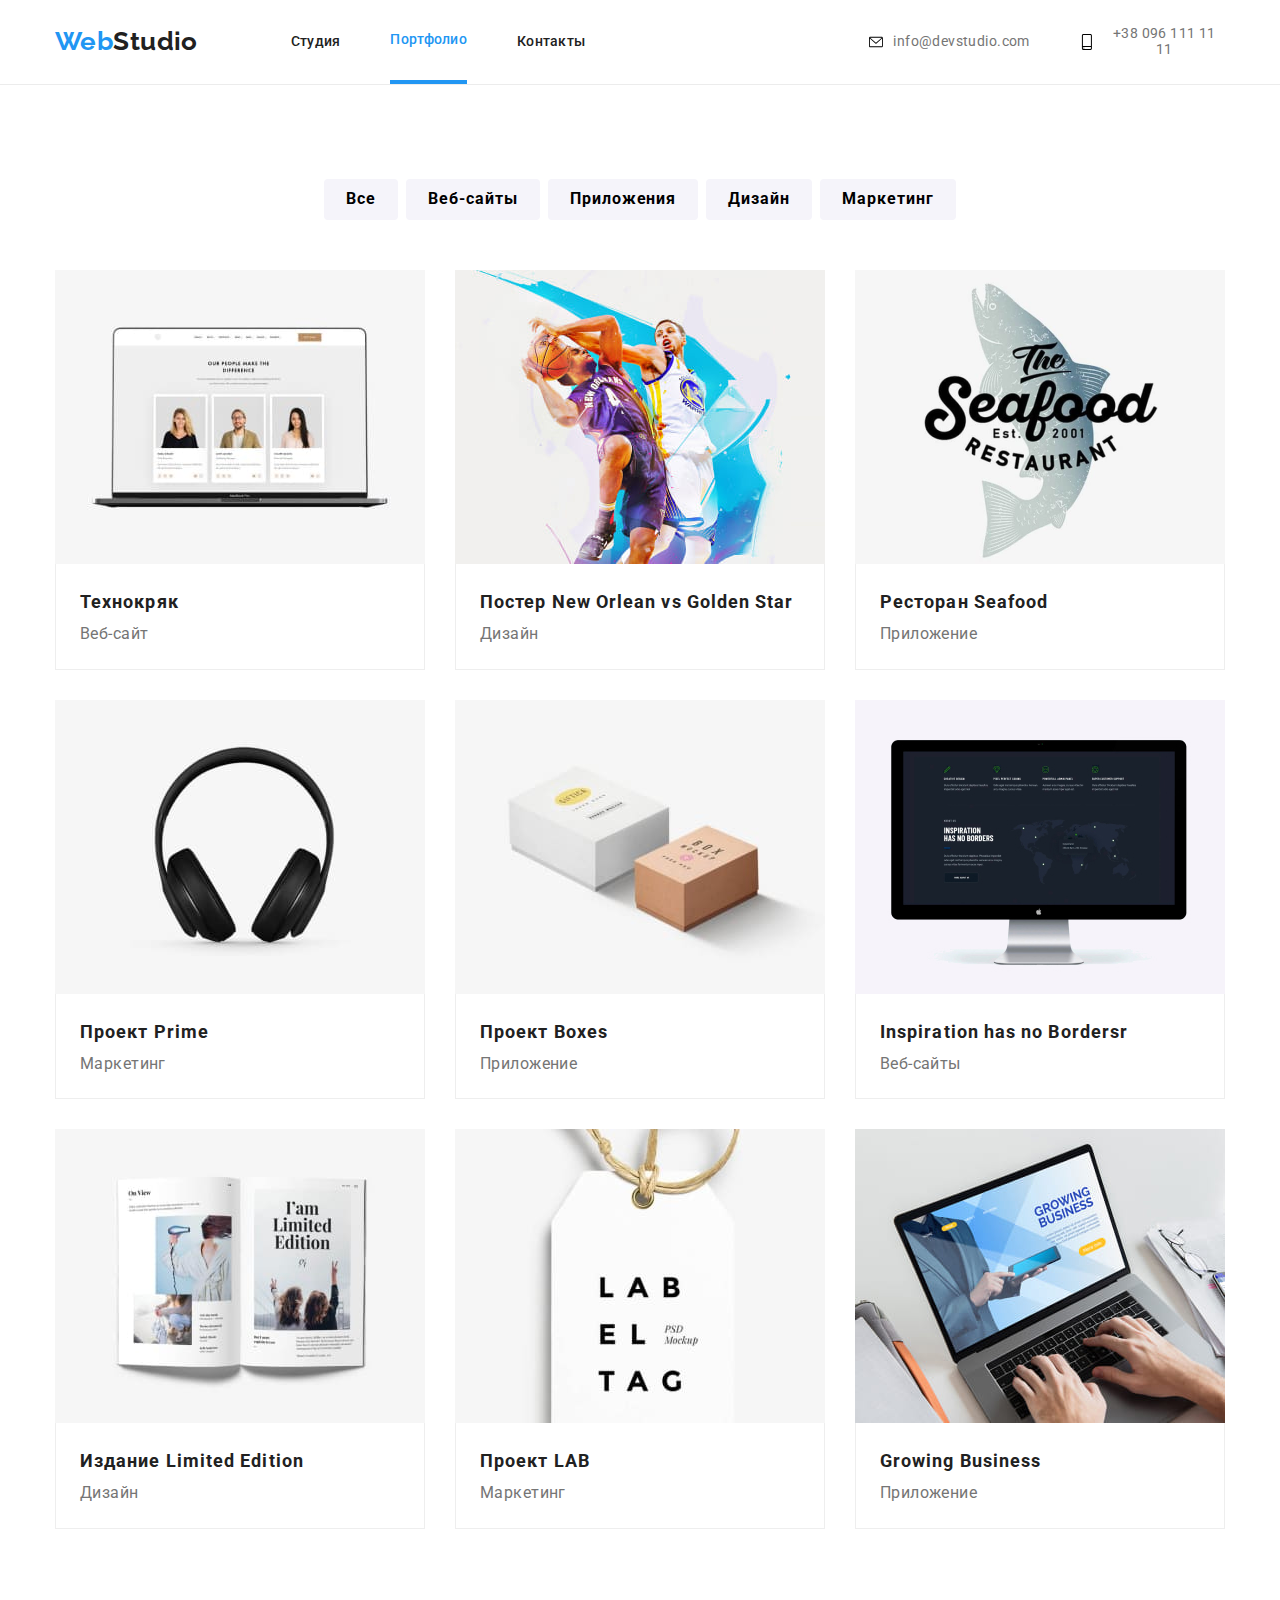
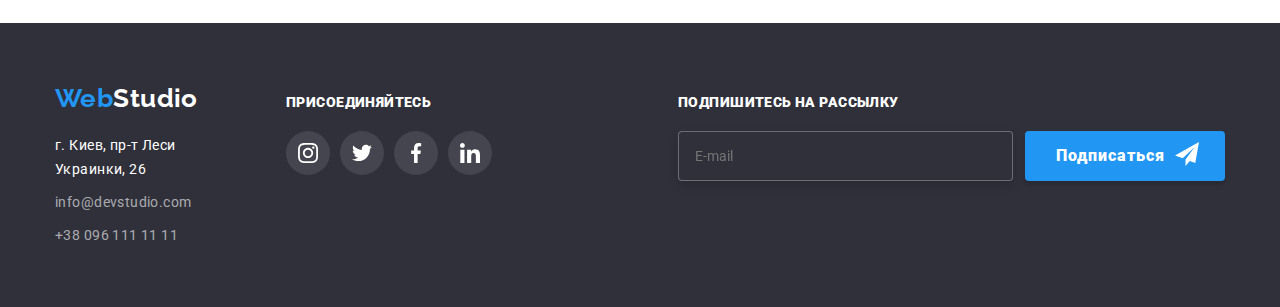
==== commit 8bdbdd43: "add filter and fix modal styles" ====
--- a/portfolio.html
+++ b/portfolio.html
@@ -75,19 +75,19 @@
 
           <ul class="filter-nav">
             <li class="filter-nav__item">
-              <button type="button" class="button button--secondary">Все</button>
-            </li>
-            <li class="filter-nav__item">
-              <button type="button" class="button button--secondary">Веб-сайты</button>
-            </li>
-            <li class="filter-nav__item">
-              <button type="button" class="button button--secondary">Приложения</button>
-            </li>
-            <li class="filter-nav__item">
-              <button type="button" class="button button--secondary">Дизайн</button>
-            </li>
-            <li class="filter-nav__item">
-              <button type="button" class="button button--secondary">Маркетинг</button>
+              <button type="button" name="Все" value="Все" class="button button--secondary">Все</button>
+            </li>
+            <li class="filter-nav__item">
+              <button type="button" name="Веб-сайты" value="Веб-сайт" class="button button--secondary">Веб-сайты</button>
+            </li>
+            <li class="filter-nav__item">
+              <button type="button" name="Приложения" value="Приложение" class="button button--secondary">Приложения</button>
+            </li>
+            <li class="filter-nav__item">
+              <button type="button" name="Дизайн" value="Дизайн" class="button button--secondary">Дизайн</button>
+            </li>
+            <li class="filter-nav__item">
+              <button type="button" name="Маркетинг" value="Маркетинг" class="button button--secondary">Маркетинг</button>
             </li>
           </ul>
 
@@ -111,7 +111,7 @@
                 </div>
               <div class="cardset__description">
                 <h2 class="cardset__title">Технокряк</h2>
-                <p class="cardset__text">Веб-сайты</p>
+                <p class="cardset__text">Веб-сайт</p>
               </div> </a>
             </li>
 
@@ -144,7 +144,7 @@
                   <img
                   srcset="./images/portfolio/portfolio3@1x.jpg 370w,
                           ./images/portfolio/portfolio3@2x.jpg 740w"
-                  src="./images/portfolio/portfolio3@1x.jpg"
+                  src="./images/portfolio/portfolio3@1x.jpg"  
                   alt="Ресторан Seafood"
                   class="cardset__img"
                 />
@@ -227,7 +227,7 @@
                 </div>
               <div class="cardset__description">
                 <h2 class="cardset__title">Inspiration has no Bordersr</h2>
-                <p class="cardset__text">Веб-сайт</p>
+                <p class="cardset__text">Веб-сайты</p>
               </div>
               </a>
             </li>
@@ -380,8 +380,8 @@
       </div>
   </footer>
   <script src="https://ajax.googleapis.com/ajax/libs/jquery/2.2.0/jquery.min.js"></script>
-  <script src="./js/modal.js"></script>
   <script src="./js/menu-button.js"></script>
   <script src="./js/body-fixed.js"></script>
+  <script src="./js/filter.js"></script>
 </body>
 </html>--- a/css/main.min.css
+++ b/css/main.min.css
@@ -1,2 +1,2 @@
-body{font-family:Roboto, sans-serif;font-size:14px;color:var(--primary-text-color);letter-spacing:0.03em;line-height:1.14;background-color:var(--address)}@media screen and (max-width: 768px){body.lock{overflow:hidden}}a{text-decoration:none}h1,h2,h3,p{margin:0}ul{list-style:none;margin:0;padding:0}.container{padding:0 15px;margin:0 auto}@media screen and (min-width: 480px){.container{width:480px}.container--header{width:100%;padding:0 15px}}@media screen and (min-width: 768px){.container{width:768px;margin:0 auto}}@media screen and (min-width: 1200px){.container{width:1200px;margin:0 auto}}.section{padding-top:60px;padding-bottom:60px}.section--color{padding-top:60px;padding-bottom:60px;background-color:#f5f4fa}.section--no-padding{padding-bottom:60px;padding-top:0}@media screen and (min-width: 1200px){.section{padding-top:94px;padding-bottom:94px}.section--color{padding-top:94px;padding-bottom:94px;background-color:#f5f4fa}.section--no-padding{padding-bottom:94px;padding-top:0}}.section__title{font-size:28px;line-height:1.2;text-align:center}@media screen and (min-width: 1200px){.section__title{font-size:36px}}.hidden{position:absolute;width:1px;height:1px;margin:-1px;border:0;padding:0;clip:rect(0 0 0 0);overflow:hidden}@media screen and (min-width: 768px){.flex{display:flex;align-items:center}}img{display:block;width:100%;height:auto}textarea{resize:none}.no-margin{margin:0}.button{display:inline-block;padding:6px 22px;font-family:inherit;font-weight:700;font-size:16px;line-height:1.8;letter-spacing:0.06em;text-align:center;border-radius:4px;border:none;cursor:pointer}.button--primary{min-width:200px;height:50px;padding:10px 32px;text-align:center;color:#fff;border:none;border-radius:4px;box-shadow:0px 4px 4px rgba(0,0,0,0.15);background-color:#2196f3;transition:background-color 250ms cubic-bezier(0.4, 0, 0.2, 1),color 250ms cubic-bezier(0.4, 0, 0.2, 1)}.button--primary:focus,.button--primary:hover{cursor:pointer;color:#2196f3;background-color:#fff}.button--secondary{background-color:#f5f4fa;transition:background-color 250ms cubic-bezier(0.4, 0, 0.2, 1),color 250ms cubic-bezier(0.4, 0, 0.2, 1)}.button--secondary:focus,.button--secondary:hover{color:#fff;background-color:#2196f3;box-shadow:0px 3px 1px rgba(0,0,0,0.1),0px 1px 2px rgba(0,0,0,0.08),0px 2px 2px rgba(0,0,0,0.12);cursor:pointer}.header{border-bottom:1px solid #ececec}.page-header{background-color:#fff}@media screen and (max-width: 768px){.page-header{position:fixed;width:100%;top:0;left:0;padding:16px 0;z-index:1}.page-header.scrolled{background-color:#2f303a;border:none;transition:background-color 250ms cubic-bezier(0.4, 0, 0.2, 1)}}.logo-style{color:#2196f3}.secondary-logo{color:#fff;transition:color 200ms linear}@media screen and (min-width: 768px){.nav{padding:0}}.nav__logo{margin-right:auto;font-family:Raleway, sans-serif;font-weight:700;font-size:24px;line-height:1.2;color:#212121;transition:color 250ms cubic-bezier(0.4, 0, 0.2, 1)}.nav__logo:hover,.nav__logo:focus{color:#2196f3}@media screen and (min-width: 768px){.nav__logo{margin-right:86px;font-size:26px}}@media screen and (min-width: 1200px){.nav__logo{margin-right:93px}}.menu__button{position:absolute;right:15px;display:inline-flex;margin-right:auto;margin:0;padding:0;border:none;background-color:transparent;cursor:pointer;z-index:2}@media screen and (min-width: 768px){.menu__button{display:none}}.menu-icon--color{fill:#fff;transition:color 250ms cubic-bezier(0.4, 0, 0.2, 1)}.menu__icon-menu{display:flex}.menu__button--open .menu__icon-menu{display:none}.menu__icon-cross{display:none}.menu__button--open .menu__icon-cross{display:block;fill:black}@media screen and (max-width: 768px){.nav-menu{display:none;position:fixed;width:100%;height:100%;top:-100%;left:0;padding:48px 40px;overflow-y:scroll;background:#FFFFFF;box-shadow:0px 4px 8px rgba(0,0,0,0.04),0px 2px 4px rgba(0,0,0,0.08),0px 1px 3px rgba(0,0,0,0.16);transition:all 0.3s cubic-bezier(0.4, 0, 0.2, 1)}.nav-menu--open{display:flex;flex-direction:column;justify-content:space-between}.nav-menu.nav-menu--open{top:0}}@media screen and (min-width: 768px){.nav-menu{display:flex}.nav-menu--open{display:flex;justify-content:space-between}}.nav-menu .media{display:inline-flex}@media screen and (min-width: 768px){.nav-menu .media{display:none}}.nav-menu .media__item:not(:last-child){border-right:1px solid rgba(33,33,33,0.2);padding-right:10px;margin-right:10px}.nav-menu .media__link{font-weight:500;font-size:18px;line-height:1.2;letter-spacing:0.02em;color:#2196f3}@media screen and (max-width: 768px){.site-nav{display:flex;flex-direction:column;margin-bottom:auto}}@media screen and (min-width: 768px){.site-nav{display:flex;justify-content:space-between;margin-right:84px}}@media screen and (min-width: 1200px){.site-nav{margin-right:284px}}.site-nav__item{position:relative;display:inline-flex;text-align:center;align-items:center;background-repeat:no-repeat;color:#757575;fill:#757575}@media screen and (max-width: 768px){.site-nav__item{margin-bottom:34px}}@media screen and (min-width: 768px){.site-nav__item:not(:last-child){margin-right:50px}}@media screen and (max-width: 768px){.site-nav__link{display:block;font-weight:500;letter-spacing:0.02em;font-size:34px;color:#212121}.site-nav__link--current{color:#2196f3}}@media screen and (min-width: 768px){.site-nav__link{display:block;padding:32px 0;font-weight:500;letter-spacing:0.02em;align-items:center;color:#212121;transition:color 250ms cubic-bezier(0.4, 0, 0.2, 1)}.site-nav__link::after{content:"";position:absolute;left:0;bottom:0;display:block;width:100%;height:4px;background-color:#2196f3;border-radius:2px;opacity:0;transition:opacity 250ms cubic-bezier(0.4, 0, 0.2, 1)}}@media screen and (min-width: 768px){.site-nav__link--current{color:#2196f3;border-bottom:4px solid #2196f3}}.site-nav__link:hover,.site-nav__link:focus{color:#2196f3}.site-nav__link:hover::after,.site-nav__link:focus::after{opacity:1}@media screen and (max-width: 768px){.auth-nav{display:flex;flex-direction:column-reverse}}@media screen and (min-width: 768px){.auth-nav{display:flex;flex-direction:column;justify-content:center}}@media screen and (min-width: 1200px){.auth-nav{flex-direction:row;align-items:center}}@media screen and (max-width: 768px){.auth-nav__item{margin-bottom:64px}.auth-nav__item:last-child{margin-bottom:32px}}@media screen and (min-width: 768px){.auth-nav__item{font-size:12px}.auth-nav__item:not(:last-child){margin-bottom:10px}}@media screen and (min-width: 1200px){.auth-nav__item{font-size:14px}.auth-nav__item:not(:last-child){margin-bottom:0;margin-right:50px}}.auth-nav__link{text-align:center;align-items:center;color:#757575;transition:color 250ms cubic-bezier(0.4, 0, 0.2, 1)}.auth-nav__link:hover,.auth-nav__link:focus{cursor:pointer;color:#2196f3;fill:#2196f3}@media screen and (max-width: 768px){.auth-nav__link{font-size:18px}.auth-nav__link--color{color:#2196f3;font-size:34px}}@media screen and (min-width: 768px){.auth-nav__link{display:flex;font-size:12px}}@media screen and (min-width: 1200px){.auth-nav__link{display:flex;justify-content:center;font-size:14px}}@media screen and (max-width: 768px){.auth-nav__icon{display:none}}@media screen and (min-width: 768px){.auth-nav__icon{width:14px;margin-right:8px}}@media screen and (min-width: 1200px){.auth-nav__icon{margin-right:10px}}.hero{text-align:center;background:#2f303a;background-image:linear-gradient(to right, rgba(47,48,58,0.4), rgba(47,48,58,0.4)),url("../images/bg-image@1x.jpg");background-repeat:no-repeat;background-position:center;background-size:cover}@media screen and (max-width: 768px){.hero{margin-top:60px}}@media screen and (max-width: 1200px){.hero{padding:118px 0}}@media screen and (min-width: 1200px){.hero{padding:200px 0}}.hero__title{margin-bottom:30px;font-weight:900;font-size:26px;text-align:center;letter-spacing:0.06em;color:#fff}@media screen and (min-width: 480px){.hero__title{font-size:26px}}@media screen and (min-width: 768px){.hero__title{font-size:26px}}@media screen and (min-width: 1200px){.hero__title{font-size:44px}}.backdrop{position:fixed;top:0;left:0;z-index:1;width:100%;height:100%;background:rgba(0,0,0,0.2);overflow-y:scroll;opacity:1;transition:opacity 250ms cubic-bezier(0.4, 0, 0.2, 1)}.backdrop--hidden{opacity:0;pointer-events:none}.modal{position:absolute;top:50%;left:50%;transform:translate(-50%, -50%);width:100%;background:#fff;box-shadow:0px 1px 3px rgba(0,0,0,0.12),0px 1px 1px rgba(0,0,0,0.14),0px 2px 1px rgba(0,0,0,0.2);border-radius:4px;transition:transform 250ms cubic-bezier(0.4, 0, 0.2, 1)}.backdrop--hidden .modal{transform:translate(-50%, -50%) scale(0.9)}@media screen and (max-width: 768px){.modal{width:0;min-width:450px;margin-top:33px;max-height:0}}@media screen and (min-width: 768px){.modal{max-width:450px}}@media screen and (min-width: 1200px){.modal{min-width:528px}}.modal-form{padding:40px;background:#FFFFFF;box-shadow:0px 1px 3px rgba(0,0,0,0.12),0px 1px 1px rgba(0,0,0,0.14),0px 2px 1px rgba(0,0,0,0.2);border-radius:4px}.modal-form__button{position:absolute;top:8px;right:8px;width:30px;height:30px;padding:15px;background-color:white;border:1px solid rgba(0,0,0,0.1);border-radius:50%}.modal-form__title{margin-bottom:12px;font-weight:700;font-size:20px;line-height:1.15;text-align:center;color:#212121}.modal-form__icon{position:absolute;width:30px;height:30px;top:0;left:0}.modal-form__icon:hover,.modal-form__icon:focus,.modal-form__button:focus .modal-form__icon{fill:#2196f3;cursor:pointer}.modal-form-field{position:relative;display:flex;flex-direction:column;text-align:left;margin:0;margin-bottom:10px}.modal-form-field__label{margin-bottom:4px;font-weight:400;font-size:12px;line-height:1.16;letter-spacing:0.01em;color:#757575}.modal-form-field__input{padding:14px 15px 14px 43px;border:1px solid rgba(33,33,33,0.2);border-radius:4px;transition:border 250ms cubic-bezier(0.4, 0, 0.2, 1);cursor:pointer}.modal-form-field__input:hover,.modal-form-field__input:focus{border:1px solid #2196f3;outline:none;border-radius:4px}.modal-form-field__icon{position:absolute;width:15px;height:15px;top:50%;left:15px;fill:black;transition:fill 250ms cubic-bezier(0.4, 0, 0.2, 1)}.modal-form-field:focus-within .modal-form-field__icon,.modal-form-field:hover .modal-form-field__icon{fill:#2196f3}.modal-form-field__textarea{width:auto;height:120px;margin-bottom:20px;padding:12px 16px;letter-spacing:0.01em;border:1px solid rgba(33,33,33,0.2);border-radius:4px;cursor:pointer}.modal-form-field__textarea:hover,.modal-form-field__textarea:focus{border:1px solid #2196f3;outline:none;border-radius:4px}.modal-form-field__textarea::placeholder{color:rgba(117,117,117,0.5)}.modal-form-field__button{width:200px;height:50px;padding:10px 55px;font-weight:900;font-size:16px;line-height:1.8;letter-spacing:0.06em;text-align:center;color:#fff;border:none;border-radius:4px;box-shadow:0px 4px 4px rgba(0,0,0,0.15);background-color:#2196f3;cursor:pointer}.modal-form-access{display:flex;justify-content:center;align-items:center;margin-bottom:30px}@media screen and (min-width: 480px){.modal-form-access{width:auto}}.modal-form-access__label{display:flex;align-items:center;font-size:12px;line-height:1.16;font-weight:400;color:#757575}@media screen and (min-width: 1200px){.modal-form-access__label{font-size:14px;line-height:1.7}}.modal-form-access__link{color:#2196f3;text-decoration:underline}.modal-form-access__span{display:inline-block;width:16px;height:15px;margin-right:8px;border:2px solid black;border-radius:4px}.modal-form-access__checkbox:checked+.modal-form-access__span{border:none;background-image:url("../images/icon-check.svg");fill:#fff;background-color:#2196f3}@media screen and (min-width: 768px){.features{display:flex;flex-wrap:wrap;justify-content:space-between}}@media screen and (min-width: 1200px){.features{flex-wrap:nowrap}}@media screen and (min-width: 768px){.features__item{width:calc((100% - 1 * 30px) / 2)}}@media screen and (min-width: 1200px){.features__item{width:270px}.features__item:not(:last-child){margin-right:30px}}@media screen and (max-width: 1200px){.features__item:not(:last-child){margin-bottom:30px}}.features__img{display:flex;justify-content:center;padding:25px 0;margin-bottom:30px;background-color:#f5f4fa}.features__icon{width:70px;height:70px}.features__title{text-align:center;text-transform:uppercase;margin-bottom:10px}@media screen and (min-width: 1200px){.features__title{text-align:left}}.features__text{color:#757575;font-weight:400;line-height:1.7}.section-work{display:none}@media screen and (min-width: 1200px){.section-work{display:block}}.work{display:flex;margin-top:50px}.work__item:not(:last-child){margin-right:30px}.work__image{position:relative;background-size:contain}.work__title{position:absolute;width:100%;bottom:0;margin:0;padding:27px 0;text-align:center;font-weight:900;text-transform:uppercase;color:#fff;background:rgba(47,48,58,0.8)}.team{margin-top:30px}@media screen and (min-width: 768px){.team{display:flex;flex-wrap:wrap;justify-content:space-between}}@media screen and (min-width: 1200px){.team{margin-top:50px}}.team__title{margin-bottom:10px;font-weight:500;font-size:16px}.team__item{text-align:center;background:#fff;box-shadow:0px 1px 3px rgba(0,0,0,0.12),0px 1px 1px rgba(0,0,0,0.14),0px 2px 1px rgba(0,0,0,0.2);border-radius:0px 0px 4px 4px}@media screen and (min-width: 480px){.team__item{width:450px}}@media screen and (max-width: 768px){.team__item:not(:last-child){margin-bottom:30px}}@media screen and (min-width: 768px){.team__item{margin-bottom:30px;width:calc((100% - 1 * 30px) / 2)}}@media screen and (min-width: 1200px){.team__item{width:calc((100% - 3 * 30px) / 4)}.team__item:not(:last-child){margin-right:30px}}.team__description{padding:30px 0}.team__text{margin-bottom:16px;font-size:16px;line-height:1.8;color:#757575}.social-media{display:flex;justify-content:center}.social-media__item:not(:last-child){margin-right:10px}.social-media__link{display:flex;justify-content:center;align-items:center;width:44px;height:44px;border-radius:50%;background-color:#fff;fill:#AFB1B8;transition:background-color 250ms cubic-bezier(0.4, 0, 0.2, 1),fill 250ms cubic-bezier(0.4, 0, 0.2, 1)}.social-media__link:focus,.social-media__link:hover{fill:#fff;background-color:#2196f3}.social-media__link:hover .social-media__icon,.social-media__link:focus .social-media__icon{fill:#fff}.social-media__icon{width:20px;height:20px}.clients{display:flex;flex-wrap:wrap;justify-content:center;margin-top:30px;margin-bottom:-30px;margin-left:-30px;transition:fill 250ms cubic-bezier(0.4, 0, 0.2, 1),background 250ms cubic-bezier(0.4, 0, 0.2, 1)}@media screen and (min-width: 1200px){.clients{display:flex;justify-content:space-between;margin:auto;margin-top:50px}}.clients__item{margin-bottom:30px;margin-left:30px}@media screen and (min-width: 480px){.clients__item{width:calc((100% - 2 * 30px) / 2)}}@media screen and (min-width: 768px){.clients__item{width:calc((100% - 3 * 30px) / 3)}}@media screen and (min-width: 1200px){.clients__item{width:170px;margin:0}}.clients__link{display:flex;justify-content:center;padding:16px 32px;background:#fff;box-sizing:border-box;border-radius:4px;border:1px solid #AFB1B8;transition:fill 250ms cubic-bezier(0.4, 0, 0.2, 1),border 250ms cubic-bezier(0.4, 0, 0.2, 1)}.clients__link:focus,.clients__link:hover{border:1px solid #2196f3;color:#2196f3;fill:#2196f3}.clients__icon{height:60px;width:106px;fill:#AFB1B8;transition:fill 250ms cubic-bezier(0.4, 0, 0.2, 1)}.clients__link:hover .clients__icon,.clients__link:focus .clients__icon{fill:#2196f3;color:#2196f3}.footer{width:100%;background-color:#2f303a;padding:60px 0}@media screen and (min-width: 768px){.footer{display:flex}}.footer__title{margin-bottom:20px;font-weight:900;text-transform:uppercase;color:#fff}.footer-nav-logo{display:block;font-family:Raleway, sans-serif;font-weight:700;font-size:26px;line-height:1.2;color:#212121;margin-bottom:20px}.footer-logo-style{color:#2196f3}.container.position{display:block;text-align:center}@media screen and (min-width: 480px){.container.position{display:block;text-align:center}}@media screen and (min-width: 768px){.container.position{display:flex;flex-wrap:wrap;justify-content:space-around}}@media screen and (min-width: 1200px){.container.position{display:flex;align-items:baseline;flex-wrap:nowrap;text-align:left}}.location{margin-bottom:60px}@media screen and (min-width: 1200px){.location{margin-right:70px;margin-bottom:0}}.address{margin-top:20px;font-style:normal}.address__item:not(:last-child){margin-bottom:9px}.address__text{color:#fff}.address__link{color:rgba(255,255,255,0.6);font-style:normal}.address__link,.address__text{margin-bottom:9px;font-family:Roboto, sans-serif;font-weight:400;line-height:1.7}.network{display:block;margin-bottom:60px}@media screen and (min-width: 1200px){.network{margin-right:93px;margin-bottom:0}}.network__list{display:flex;justify-content:center}@media screen and (min-width: 480px){.network__list{justify-content:center}}@media screen and (min-width: 1200px){.network__list{margin-right:93px}}.network__item:not(:last-child){margin-right:10px}.network__link{display:flex;justify-content:center;align-items:center;width:44px;height:44px;border:none;border-radius:50%;background:rgba(255,255,255,0.1);fill:#fff;transition:background-color 250ms cubic-bezier(0.4, 0, 0.2, 1)}.network__link:focus,.network__link:hover{background-color:#2196f3}.network__icon{width:20px;height:20px;transition:fill 250ms cubic-bezier(0.4, 0, 0.2, 1)}.network__icon:hover,.network__icon:focus{fill:#fff}.subscription__form{display:flex;flex-direction:column;align-items:center}@media screen and (min-width: 1200px){.subscription__form{display:flex;flex-direction:row;align-items:baseline}}.subscription__input{width:100%;height:50px;margin-bottom:20px;padding:15px 16px;background-color:#2f303a;border:1px solid rgba(255,255,255,0.3);filter:drop-shadow(0px 4px 4px rgba(0,0,0,0.15));border-radius:4px;color:white;transition:color 250ms cubic-bezier(0.4, 0, 0.2, 1),background-color 250ms cubic-bezier(0.4, 0, 0.2, 1),filter 250ms cubic-bezier(0.4, 0, 0.2, 1)}.subscription__input:focus{background-color:#2f303a;color:white}@media screen and (min-width: 480px){.subscription__input{margin-bottom:20px}}@media screen and (min-width: 768px){.subscription__input{width:450px}}@media screen and (min-width: 1200px){.subscription__input{display:flex;width:335px;margin-bottom:0;margin-right:12px}}.subscription__icon{position:absolute;width:24px;height:24px;margin-left:10px}.subscription__button{width:200px;height:50px;padding:10px 29px 10px 0;font-weight:900;font-size:16px;line-height:1.8;letter-spacing:0.06em;text-align:center;color:#fff;border:none;border-radius:4px;box-shadow:0px 4px 4px rgba(0,0,0,0.15);background-color:#2196f3;cursor:pointer}.filter-nav{display:flex;flex-wrap:wrap}@media screen and (max-width: 768px){.filter-nav{margin-top:60px;margin-bottom:40px}}@media screen and (min-width: 768px){.filter-nav{justify-content:center;margin-bottom:30px}}@media screen and (min-width: 1200px){.filter-nav{margin-bottom:50px}}.filter-nav__item:not(:last-child){margin-right:8px;margin-bottom:15px}@media screen and (min-width: 768px){.filter-nav__item:not(:last-child){margin-bottom:0}}.cardset{display:block}@media screen and (min-width: 768px){.cardset{display:flex;flex-wrap:wrap;margin-left:-30px;margin-top:-30px}}@media screen and (max-width: 768px){.cardset__item:not(:last-child){margin-bottom:30px}}@media screen and (min-width: 768px){.cardset__item{flex-basis:calc(100% / 2 - 30px);margin-top:30px;margin-left:30px}}@media screen and (min-width: 1200px){.cardset__item{flex-basis:calc(100% / 3 - 30px)}}.cardset__link{height:100%;transition:background 250ms cubic-bezier(0.4, 0, 0.2, 1)}.cardset__link:focus,.cardset__link:hover{background:#fff;box-shadow:0px 1px 1px rgba(0,0,0,0.12),0px 4px 4px rgba(0,0,0,0.06),1px 4px 6px rgba(0,0,0,0.16)}.cardset__overlay{position:relative;display:block;overflow:hidden}.cardset__overlay::before{content:"";position:absolute;display:inline-block;width:100%;height:100%;background:rgba(33,150,243,0);transform:translateY(100%);transition:background 250ms cubic-bezier(0.4, 0, 0.2, 1),transform 250ms cubic-bezier(0.4, 0, 0.2, 1)}.cardset__item:hover .cardset__overlay::before,.cardset__item:focus .cardset__overlay::before{transform:translateY(0);background:rgba(33,150,243,0.9)}.cardset__link:focus .cardset__overlay{opacity:1;transform:translateY(0);background:rgba(33,150,243,0.9)}.cardset__overlay .cardset__info{position:absolute;top:0;font-size:18px;padding:49px 24px;font-weight:400;line-height:1.5;color:#fff;opacity:0;transition:opacity 250ms cubic-bezier(0.4, 0, 0.2, 1)}@media screen and (min-width: 480px){.cardset__overlay .cardset__info{font-size:22px;padding:77px 24px}}@media screen and (min-width: 768px){.cardset__overlay .cardset__info{font-size:18px;padding:49px 24px}}@media screen and (min-width: 1200px){.cardset__overlay .cardset__info{padding:63px 24px}}.cardset__info{position:absolute;width:100%;height:100%;top:0;left:0;transform:translateY(100%);transition:transform 250ms cubic-bezier(0.4, 0, 0.2, 1)}.cardset__item:hover .cardset__info,.cardset__item:focus .cardset__info{opacity:1;transform:translateY(0)}.cardset__link:focus .cardset__info{opacity:1;transform:translateY(0);background:rgba(33,150,243,0.9)}.cardset__description{flex-grow:1;padding:20px 24px;border-left:1px solid #eeeeee;border-right:1px solid #eeeeee;border-bottom:1px solid #eeeeee}.cardset__title{font-size:18px;line-height:2;letter-spacing:0.06em;color:#212121}.cardset__text{font-weight:400;font-size:16px;line-height:1.8;color:#757575}
+body{font-family:Roboto, sans-serif;font-size:14px;color:var(--primary-text-color);letter-spacing:0.03em;line-height:1.14;background-color:var(--address)}@media screen and (max-width: 768px){body.lock{overflow:hidden}}a{text-decoration:none}h1,h2,h3,p{margin:0}ul{list-style:none;margin:0;padding:0}.container{padding:0 15px;margin:0 auto}@media screen and (min-width: 480px){.container{width:480px}.container--header{width:100%;padding:0 15px}}@media screen and (min-width: 768px){.container{width:768px;margin:0 auto}}@media screen and (min-width: 1200px){.container{width:1200px;margin:0 auto}}.section{padding-top:60px;padding-bottom:60px}.section--color{padding-top:60px;padding-bottom:60px;background-color:#f5f4fa}.section--no-padding{padding-bottom:60px;padding-top:0}@media screen and (min-width: 1200px){.section{padding-top:94px;padding-bottom:94px}.section--color{padding-top:94px;padding-bottom:94px;background-color:#f5f4fa}.section--no-padding{padding-bottom:94px;padding-top:0}}.section__title{font-size:28px;line-height:1.2;text-align:center}@media screen and (min-width: 1200px){.section__title{font-size:36px}}.hidden{position:absolute;width:1px;height:1px;margin:-1px;border:0;padding:0;clip:rect(0 0 0 0);overflow:hidden}@media screen and (min-width: 768px){.flex{display:flex;align-items:center}}img{display:block;width:100%;height:auto}textarea{resize:none}.no-margin{margin:0}.button{display:inline-block;padding:6px 22px;font-family:inherit;font-weight:700;font-size:16px;line-height:1.8;letter-spacing:0.06em;text-align:center;border-radius:4px;border:none;cursor:pointer}.button--primary{min-width:200px;height:50px;padding:10px 32px;text-align:center;color:#fff;border:none;border-radius:4px;box-shadow:0px 4px 4px rgba(0,0,0,0.15);background-color:#2196f3;transition:background-color 250ms cubic-bezier(0.4, 0, 0.2, 1),color 250ms cubic-bezier(0.4, 0, 0.2, 1)}.button--primary:focus,.button--primary:hover{cursor:pointer;color:#2196f3;background-color:#fff}.button--secondary{background-color:#f5f4fa;transition:background-color 250ms cubic-bezier(0.4, 0, 0.2, 1),color 250ms cubic-bezier(0.4, 0, 0.2, 1)}.button--secondary:focus,.button--secondary:hover{color:#fff;background-color:#2196f3;box-shadow:0px 3px 1px rgba(0,0,0,0.1),0px 1px 2px rgba(0,0,0,0.08),0px 2px 2px rgba(0,0,0,0.12);cursor:pointer}.header{border-bottom:1px solid #ececec}.page-header{background-color:#fff}@media screen and (max-width: 768px){.page-header{position:fixed;width:100%;top:0;left:0;padding:16px 0;z-index:1}.page-header.scrolled{background-color:#2f303a;border:none;transition:background-color 250ms cubic-bezier(0.4, 0, 0.2, 1)}}.logo-style{color:#2196f3}.secondary-logo{color:#fff;transition:color 200ms linear}@media screen and (min-width: 768px){.nav{padding:0}}.nav__logo{margin-right:auto;font-family:Raleway, sans-serif;font-weight:700;font-size:24px;line-height:1.2;color:#212121;transition:color 250ms cubic-bezier(0.4, 0, 0.2, 1)}.nav__logo:hover,.nav__logo:focus{color:#2196f3}@media screen and (min-width: 768px){.nav__logo{margin-right:86px;font-size:26px}}@media screen and (min-width: 1200px){.nav__logo{margin-right:93px}}.menu__button{position:absolute;right:15px;display:inline-flex;margin-right:auto;margin:0;padding:0;border:none;background-color:transparent;cursor:pointer;z-index:2}@media screen and (min-width: 768px){.menu__button{display:none}}.menu-icon--color{fill:#fff;transition:color 250ms cubic-bezier(0.4, 0, 0.2, 1)}.menu__icon-menu{display:flex}.menu__button--open .menu__icon-menu{display:none}.menu__icon-cross{display:none}.menu__button--open .menu__icon-cross{display:block;fill:black}@media screen and (max-width: 768px){.nav-menu{display:none;position:fixed;width:100%;height:100%;top:0;left:0;transform:translateX(100%);padding:48px 40px;overflow-y:scroll;background:#FFFFFF;box-shadow:0px 4px 8px rgba(0,0,0,0.04),0px 2px 4px rgba(0,0,0,0.08),0px 1px 3px rgba(0,0,0,0.16);transition:transform 0.5s cubic-bezier(0.4, 0, 0.2, 1)}.nav-menu.nav-menu--open{display:flex;flex-direction:column;justify-content:space-between;transform:translateX(0)}}@media screen and (min-width: 768px){.nav-menu{display:flex}.nav-menu.nav-menu--open{display:flex;justify-content:space-between}}.nav-menu .media{display:inline-flex}@media screen and (min-width: 768px){.nav-menu .media{display:none}}.nav-menu .media__item:not(:last-child){border-right:1px solid rgba(33,33,33,0.2);padding-right:10px;margin-right:10px}.nav-menu .media__link{font-weight:500;font-size:18px;line-height:1.2;letter-spacing:0.02em;color:#2196f3}@media screen and (max-width: 768px){.site-nav{display:flex;flex-direction:column;margin-bottom:auto}}@media screen and (min-width: 768px){.site-nav{display:flex;justify-content:space-between;margin-right:84px}}@media screen and (min-width: 1200px){.site-nav{margin-right:284px}}.site-nav__item{position:relative;display:inline-flex;text-align:center;align-items:center;background-repeat:no-repeat;color:#757575;fill:#757575}@media screen and (max-width: 768px){.site-nav__item{margin-bottom:34px}}@media screen and (min-width: 768px){.site-nav__item:not(:last-child){margin-right:50px}}@media screen and (max-width: 768px){.site-nav__link{display:block;font-weight:500;letter-spacing:0.02em;font-size:34px;color:#212121}.site-nav__link--current{color:#2196f3}}@media screen and (min-width: 768px){.site-nav__link{display:block;padding:32px 0;font-weight:500;letter-spacing:0.02em;align-items:center;color:#212121;transition:color 250ms cubic-bezier(0.4, 0, 0.2, 1)}.site-nav__link::after{content:"";position:absolute;left:0;bottom:0;display:block;width:100%;height:4px;background-color:#2196f3;border-radius:2px;opacity:0;transition:opacity 250ms cubic-bezier(0.4, 0, 0.2, 1)}}@media screen and (min-width: 768px){.site-nav__link--current{color:#2196f3;border-bottom:4px solid #2196f3}}.site-nav__link:hover,.site-nav__link:focus{color:#2196f3}.site-nav__link:hover::after,.site-nav__link:focus::after{opacity:1}@media screen and (max-width: 768px){.auth-nav{display:flex;flex-direction:column-reverse}}@media screen and (min-width: 768px){.auth-nav{display:flex;flex-direction:column;justify-content:center}}@media screen and (min-width: 1200px){.auth-nav{flex-direction:row;align-items:center}}@media screen and (max-width: 768px){.auth-nav__item{margin-bottom:64px}.auth-nav__item:last-child{margin-bottom:32px}}@media screen and (min-width: 768px){.auth-nav__item{font-size:12px}.auth-nav__item:not(:last-child){margin-bottom:10px}}@media screen and (min-width: 1200px){.auth-nav__item{font-size:14px}.auth-nav__item:not(:last-child){margin-bottom:0;margin-right:50px}}.auth-nav__link{text-align:center;align-items:center;color:#757575;transition:color 250ms cubic-bezier(0.4, 0, 0.2, 1)}.auth-nav__link:hover,.auth-nav__link:focus{cursor:pointer;color:#2196f3;fill:#2196f3}@media screen and (max-width: 768px){.auth-nav__link{font-size:18px}.auth-nav__link--color{color:#2196f3;font-size:34px}}@media screen and (min-width: 768px){.auth-nav__link{display:flex;font-size:12px}}@media screen and (min-width: 1200px){.auth-nav__link{display:flex;justify-content:center;font-size:14px}}@media screen and (max-width: 768px){.auth-nav__icon{display:none}}@media screen and (min-width: 768px){.auth-nav__icon{width:14px;margin-right:8px}}@media screen and (min-width: 1200px){.auth-nav__icon{margin-right:10px}}.hero{width:100%;height:auto;text-align:center;background:#2f303a;background-image:linear-gradient(to right, rgba(47,48,58,0.4), rgba(47,48,58,0.4)),url("../images/bg-image@1x.jpg");background-repeat:no-repeat;background-position:center;background-size:cover}@media screen and (max-width: 768px){.hero{margin-top:60px}}@media screen and (max-width: 1200px){.hero{padding:118px 0}}@media screen and (min-width: 1200px){.hero{padding:200px 0}}@media (min-device-pixel-ratio: 2), (min-resolution: 192dpi), (min-resolution: 2dppx){.hero{background-image:linear-gradient(to right, rgba(47,48,58,0.4), rgba(47,48,58,0.4)),url("../images/bg-image@2x.jpg")}}.hero__title{margin-bottom:30px;font-weight:900;font-size:26px;text-align:center;letter-spacing:0.06em;color:#fff}@media screen and (min-width: 480px){.hero__title{font-size:26px}}@media screen and (min-width: 768px){.hero__title{font-size:26px}}@media screen and (min-width: 1200px){.hero__title{font-size:44px}}.backdrop{position:fixed;top:0;left:0;z-index:1;width:100%;height:100%;background:rgba(0,0,0,0.2);overflow-y:scroll;opacity:1;transition:opacity 250ms cubic-bezier(0.4, 0, 0.2, 1)}.backdrop--hidden{opacity:0;pointer-events:none}.modal{position:absolute;top:10%;left:50%;transform:translate(-50%, 0);width:100%;background:#fff;box-shadow:0px 1px 3px rgba(0,0,0,0.12),0px 1px 1px rgba(0,0,0,0.14),0px 2px 1px rgba(0,0,0,0.2);border-radius:4px;transition:transform 250ms cubic-bezier(0.4, 0, 0.2, 1)}.backdrop--hidden .modal{transform:translate(-50%, -50%) scale(0.9)}@media screen and (max-width: 440px){.modal{width:0;min-width:320px}}@media screen and (min-width: 441px){.modal{max-width:450px}}@media screen and (min-width: 1200px){.modal{min-width:528px;top:50%;left:50%;transform:translate(-50%, -50%)}}.modal-form{padding:40px;background:#FFFFFF;box-shadow:0px 1px 3px rgba(0,0,0,0.12),0px 1px 1px rgba(0,0,0,0.14),0px 2px 1px rgba(0,0,0,0.2);border-radius:4px}.modal-form__button{position:absolute;top:8px;right:8px;width:30px;height:30px;padding:15px;background-color:white;border:1px solid rgba(0,0,0,0.1);border-radius:50%}.modal-form__title{margin-bottom:12px;font-weight:700;font-size:20px;line-height:1.15;text-align:center;color:#212121}.modal-form__icon{position:absolute;width:30px;height:30px;top:0;left:0}.modal-form__icon:hover,.modal-form__icon:focus,.modal-form__button:focus .modal-form__icon{fill:#2196f3;cursor:pointer}.modal-form-field{position:relative;display:flex;flex-direction:column;text-align:left;margin:0;margin-bottom:10px}.modal-form-field__label{margin-bottom:4px;font-weight:400;font-size:12px;line-height:1.16;letter-spacing:0.01em;color:#757575}.modal-form-field__input{padding:14px 15px 14px 43px;border:1px solid rgba(33,33,33,0.2);border-radius:4px;transition:border 250ms cubic-bezier(0.4, 0, 0.2, 1);cursor:pointer}.modal-form-field__input:hover,.modal-form-field__input:focus{border:1px solid #2196f3;outline:none;border-radius:4px}.modal-form-field__icon{position:absolute;width:15px;height:15px;top:50%;left:15px;fill:black;transition:fill 250ms cubic-bezier(0.4, 0, 0.2, 1)}.modal-form-field:focus-within .modal-form-field__icon,.modal-form-field:hover .modal-form-field__icon{fill:#2196f3}.modal-form-field__textarea{width:auto;height:120px;margin-bottom:20px;padding:12px 16px;letter-spacing:0.01em;border:1px solid rgba(33,33,33,0.2);border-radius:4px;cursor:pointer}.modal-form-field__textarea:hover,.modal-form-field__textarea:focus{border:1px solid #2196f3;outline:none;border-radius:4px}.modal-form-field__textarea::placeholder{color:rgba(117,117,117,0.5)}.modal-form-field__button{width:200px;height:50px;padding:10px 55px;font-weight:900;font-size:16px;line-height:1.8;letter-spacing:0.06em;text-align:center;color:#fff;border:none;border-radius:4px;box-shadow:0px 4px 4px rgba(0,0,0,0.15);background-color:#2196f3;cursor:pointer}.modal-form-access{display:flex;justify-content:center;align-items:center;margin-bottom:30px}@media screen and (min-width: 480px){.modal-form-access{width:auto}}.modal-form-access__label{display:flex;align-items:center;font-size:12px;line-height:1.16;font-weight:400;color:#757575}@media screen and (min-width: 1200px){.modal-form-access__label{font-size:14px;line-height:1.7}}.modal-form-access__link{color:#2196f3;text-decoration:underline}.modal-form-access__span{display:inline-block;width:16px;height:15px;margin-right:8px;border:2px solid black;border-radius:4px}.modal-form-access__checkbox:checked+.modal-form-access__span{border:none;background-image:url("../images/icon-check.svg");fill:#fff;background-color:#2196f3}@media screen and (min-width: 768px){.features{display:flex;flex-wrap:wrap;justify-content:space-between}}@media screen and (min-width: 1200px){.features{flex-wrap:nowrap}}@media screen and (min-width: 768px){.features__item{width:calc((100% - 1 * 30px) / 2)}}@media screen and (min-width: 1200px){.features__item{width:270px}.features__item:not(:last-child){margin-right:30px}}@media screen and (max-width: 1200px){.features__item:not(:last-child){margin-bottom:30px}}.features__img{display:flex;justify-content:center;padding:25px 0;margin-bottom:30px;background-color:#f5f4fa}.features__icon{width:70px;height:70px}.features__title{text-align:center;text-transform:uppercase;margin-bottom:10px}@media screen and (min-width: 1200px){.features__title{text-align:left}}.features__text{color:#757575;font-weight:400;line-height:1.7}.section-work{display:none}@media screen and (min-width: 1200px){.section-work{display:block}}.work{display:flex;margin-top:50px}.work__item:not(:last-child){margin-right:30px}.work__image{position:relative;background-size:contain}.work__title{position:absolute;width:100%;bottom:0;margin:0;padding:27px 0;text-align:center;font-weight:900;text-transform:uppercase;color:#fff;background:rgba(47,48,58,0.8)}.team{margin-top:30px}@media screen and (min-width: 768px){.team{display:flex;flex-wrap:wrap;justify-content:space-between}}@media screen and (min-width: 1200px){.team{margin-top:50px}}.team__title{margin-bottom:10px;font-weight:500;font-size:16px}.team__item{text-align:center;background:#fff;box-shadow:0px 1px 3px rgba(0,0,0,0.12),0px 1px 1px rgba(0,0,0,0.14),0px 2px 1px rgba(0,0,0,0.2);border-radius:0px 0px 4px 4px}@media screen and (min-width: 480px){.team__item{width:450px}}@media screen and (max-width: 768px){.team__item:not(:last-child){margin-bottom:30px}}@media screen and (min-width: 768px){.team__item{margin-bottom:30px;width:calc((100% - 1 * 30px) / 2)}}@media screen and (min-width: 1200px){.team__item{width:calc((100% - 3 * 30px) / 4)}.team__item:not(:last-child){margin-right:30px}}.team__description{padding:30px 0}.team__text{margin-bottom:16px;font-size:16px;line-height:1.8;color:#757575}.social-media{display:flex;justify-content:center}.social-media__item:not(:last-child){margin-right:10px}.social-media__link{display:flex;justify-content:center;align-items:center;width:44px;height:44px;border-radius:50%;background-color:#fff;fill:#AFB1B8;transition:background-color 250ms cubic-bezier(0.4, 0, 0.2, 1),fill 250ms cubic-bezier(0.4, 0, 0.2, 1)}.social-media__link:focus,.social-media__link:hover{fill:#fff;background-color:#2196f3}.social-media__link:hover .social-media__icon,.social-media__link:focus .social-media__icon{fill:#fff}.social-media__icon{width:20px;height:20px}.clients{display:flex;flex-wrap:wrap;justify-content:center;margin-top:30px;margin-bottom:-30px;margin-left:-30px;transition:fill 250ms cubic-bezier(0.4, 0, 0.2, 1),background 250ms cubic-bezier(0.4, 0, 0.2, 1)}@media screen and (min-width: 1200px){.clients{display:flex;justify-content:space-between;margin:auto;margin-top:50px}}.clients__item{margin-bottom:30px;margin-left:30px}@media screen and (min-width: 480px){.clients__item{width:calc((100% - 2 * 30px) / 2)}}@media screen and (min-width: 768px){.clients__item{width:calc((100% - 3 * 30px) / 3)}}@media screen and (min-width: 1200px){.clients__item{width:170px;margin:0}}.clients__link{display:flex;justify-content:center;padding:16px 32px;background:#fff;box-sizing:border-box;border-radius:4px;border:1px solid #AFB1B8;transition:fill 250ms cubic-bezier(0.4, 0, 0.2, 1),border 250ms cubic-bezier(0.4, 0, 0.2, 1)}.clients__link:focus,.clients__link:hover{border:1px solid #2196f3;color:#2196f3;fill:#2196f3}.clients__icon{height:60px;width:106px;fill:#AFB1B8;transition:fill 250ms cubic-bezier(0.4, 0, 0.2, 1)}.clients__link:hover .clients__icon,.clients__link:focus .clients__icon{fill:#2196f3;color:#2196f3}.footer{width:100%;background-color:#2f303a;padding:60px 0}@media screen and (min-width: 768px){.footer{display:flex}}.footer__title{margin-bottom:20px;font-weight:900;text-transform:uppercase;color:#fff}.footer-nav-logo{display:block;font-family:Raleway, sans-serif;font-weight:700;font-size:26px;line-height:1.2;color:#212121;margin-bottom:20px}.footer-logo-style{color:#2196f3}.container.position{display:block;text-align:center}@media screen and (min-width: 480px){.container.position{display:block;text-align:center}}@media screen and (min-width: 768px){.container.position{display:flex;flex-wrap:wrap;justify-content:space-around}}@media screen and (min-width: 1200px){.container.position{display:flex;align-items:baseline;flex-wrap:nowrap;text-align:left}}.location{margin-bottom:60px}@media screen and (min-width: 1200px){.location{margin-right:70px;margin-bottom:0}}.address{margin-top:20px;font-style:normal}.address__item:not(:last-child){margin-bottom:9px}.address__text{color:#fff}.address__link{color:rgba(255,255,255,0.6);font-style:normal}.address__link,.address__text{margin-bottom:9px;font-family:Roboto, sans-serif;font-weight:400;line-height:1.7}.network{display:block;margin-bottom:60px}@media screen and (min-width: 1200px){.network{margin-right:93px;margin-bottom:0}}.network__list{display:flex;justify-content:center}@media screen and (min-width: 480px){.network__list{justify-content:center}}@media screen and (min-width: 1200px){.network__list{margin-right:93px}}.network__item:not(:last-child){margin-right:10px}.network__link{display:flex;justify-content:center;align-items:center;width:44px;height:44px;border:none;border-radius:50%;background:rgba(255,255,255,0.1);fill:#fff;transition:background-color 250ms cubic-bezier(0.4, 0, 0.2, 1)}.network__link:focus,.network__link:hover{background-color:#2196f3}.network__icon{width:20px;height:20px;transition:fill 250ms cubic-bezier(0.4, 0, 0.2, 1)}.network__icon:hover,.network__icon:focus{fill:#fff}.subscription__form{display:flex;flex-direction:column;align-items:center}@media screen and (min-width: 1200px){.subscription__form{display:flex;flex-direction:row;align-items:baseline}}.subscription__input{width:100%;height:50px;margin-bottom:20px;padding:15px 16px;background-color:#2f303a;border:1px solid rgba(255,255,255,0.3);filter:drop-shadow(0px 4px 4px rgba(0,0,0,0.15));border-radius:4px;color:white;transition:color 250ms cubic-bezier(0.4, 0, 0.2, 1),background-color 250ms cubic-bezier(0.4, 0, 0.2, 1),filter 250ms cubic-bezier(0.4, 0, 0.2, 1)}.subscription__input:focus{background-color:#2f303a;color:white}@media screen and (min-width: 480px){.subscription__input{margin-bottom:20px}}@media screen and (min-width: 768px){.subscription__input{width:450px}}@media screen and (min-width: 1200px){.subscription__input{display:flex;width:335px;margin-bottom:0;margin-right:12px}}.subscription__icon{position:absolute;width:24px;height:24px;margin-left:10px}.subscription__button{width:200px;height:50px;padding:10px 29px 10px 0;font-weight:900;font-size:16px;line-height:1.8;letter-spacing:0.06em;text-align:center;color:#fff;border:none;border-radius:4px;box-shadow:0px 4px 4px rgba(0,0,0,0.15);background-color:#2196f3;cursor:pointer}.filter-nav{display:flex;flex-wrap:wrap}@media screen and (max-width: 768px){.filter-nav{margin-top:60px;margin-bottom:40px}}@media screen and (min-width: 768px){.filter-nav{justify-content:center;margin-bottom:30px}}@media screen and (min-width: 1200px){.filter-nav{margin-bottom:50px}}.filter-nav__item:not(:last-child){margin-right:8px;margin-bottom:15px}@media screen and (min-width: 768px){.filter-nav__item:not(:last-child){margin-bottom:0}}.cardset{display:block}@media screen and (min-width: 768px){.cardset{display:flex;flex-wrap:wrap;margin-left:-30px;margin-top:-30px}}@media screen and (max-width: 768px){.cardset__item:not(:last-child){margin-bottom:30px}}@media screen and (min-width: 768px){.cardset__item{flex-basis:calc(100% / 2 - 30px);margin-top:30px;margin-left:30px}}@media screen and (min-width: 1200px){.cardset__item{flex-basis:calc(100% / 3 - 30px)}}.cardset__link{height:100%;transition:background 250ms cubic-bezier(0.4, 0, 0.2, 1)}.cardset__link:focus,.cardset__link:hover{background:#fff;box-shadow:0px 1px 1px rgba(0,0,0,0.12),0px 4px 4px rgba(0,0,0,0.06),1px 4px 6px rgba(0,0,0,0.16)}.cardset__overlay{position:relative;display:block;overflow:hidden}.cardset__overlay::before{content:"";position:absolute;display:inline-block;width:100%;height:100%;background:rgba(33,150,243,0);transform:translateY(100%);transition:background 250ms cubic-bezier(0.4, 0, 0.2, 1),transform 250ms cubic-bezier(0.4, 0, 0.2, 1)}.cardset__item:hover .cardset__overlay::before,.cardset__item:focus .cardset__overlay::before{transform:translateY(0);background:rgba(33,150,243,0.9)}.cardset__link:focus .cardset__overlay{opacity:1;transform:translateY(0);background:rgba(33,150,243,0.9)}.cardset__overlay .cardset__info{position:absolute;top:0;font-size:18px;padding:49px 24px;font-weight:400;line-height:1.5;color:#fff;opacity:0;transition:opacity 250ms cubic-bezier(0.4, 0, 0.2, 1)}@media screen and (min-width: 480px){.cardset__overlay .cardset__info{font-size:22px;padding:77px 24px}}@media screen and (min-width: 768px){.cardset__overlay .cardset__info{font-size:18px;padding:49px 24px}}@media screen and (min-width: 1200px){.cardset__overlay .cardset__info{padding:63px 24px}}.cardset__info{position:absolute;width:100%;height:100%;top:0;left:0;transform:translateY(100%);transition:transform 250ms cubic-bezier(0.4, 0, 0.2, 1)}.cardset__item:hover .cardset__info,.cardset__item:focus .cardset__info{opacity:1;transform:translateY(0)}.cardset__link:focus .cardset__info{opacity:1;transform:translateY(0);background:rgba(33,150,243,0.9)}.cardset__description{flex-grow:1;padding:20px 24px;border-left:1px solid #eeeeee;border-right:1px solid #eeeeee;border-bottom:1px solid #eeeeee}.cardset__title{font-size:18px;line-height:2;letter-spacing:0.06em;color:#212121}.cardset__text{font-weight:400;font-size:16px;line-height:1.8;color:#757575}
 /*# sourceMappingURL=main.min.css.map */